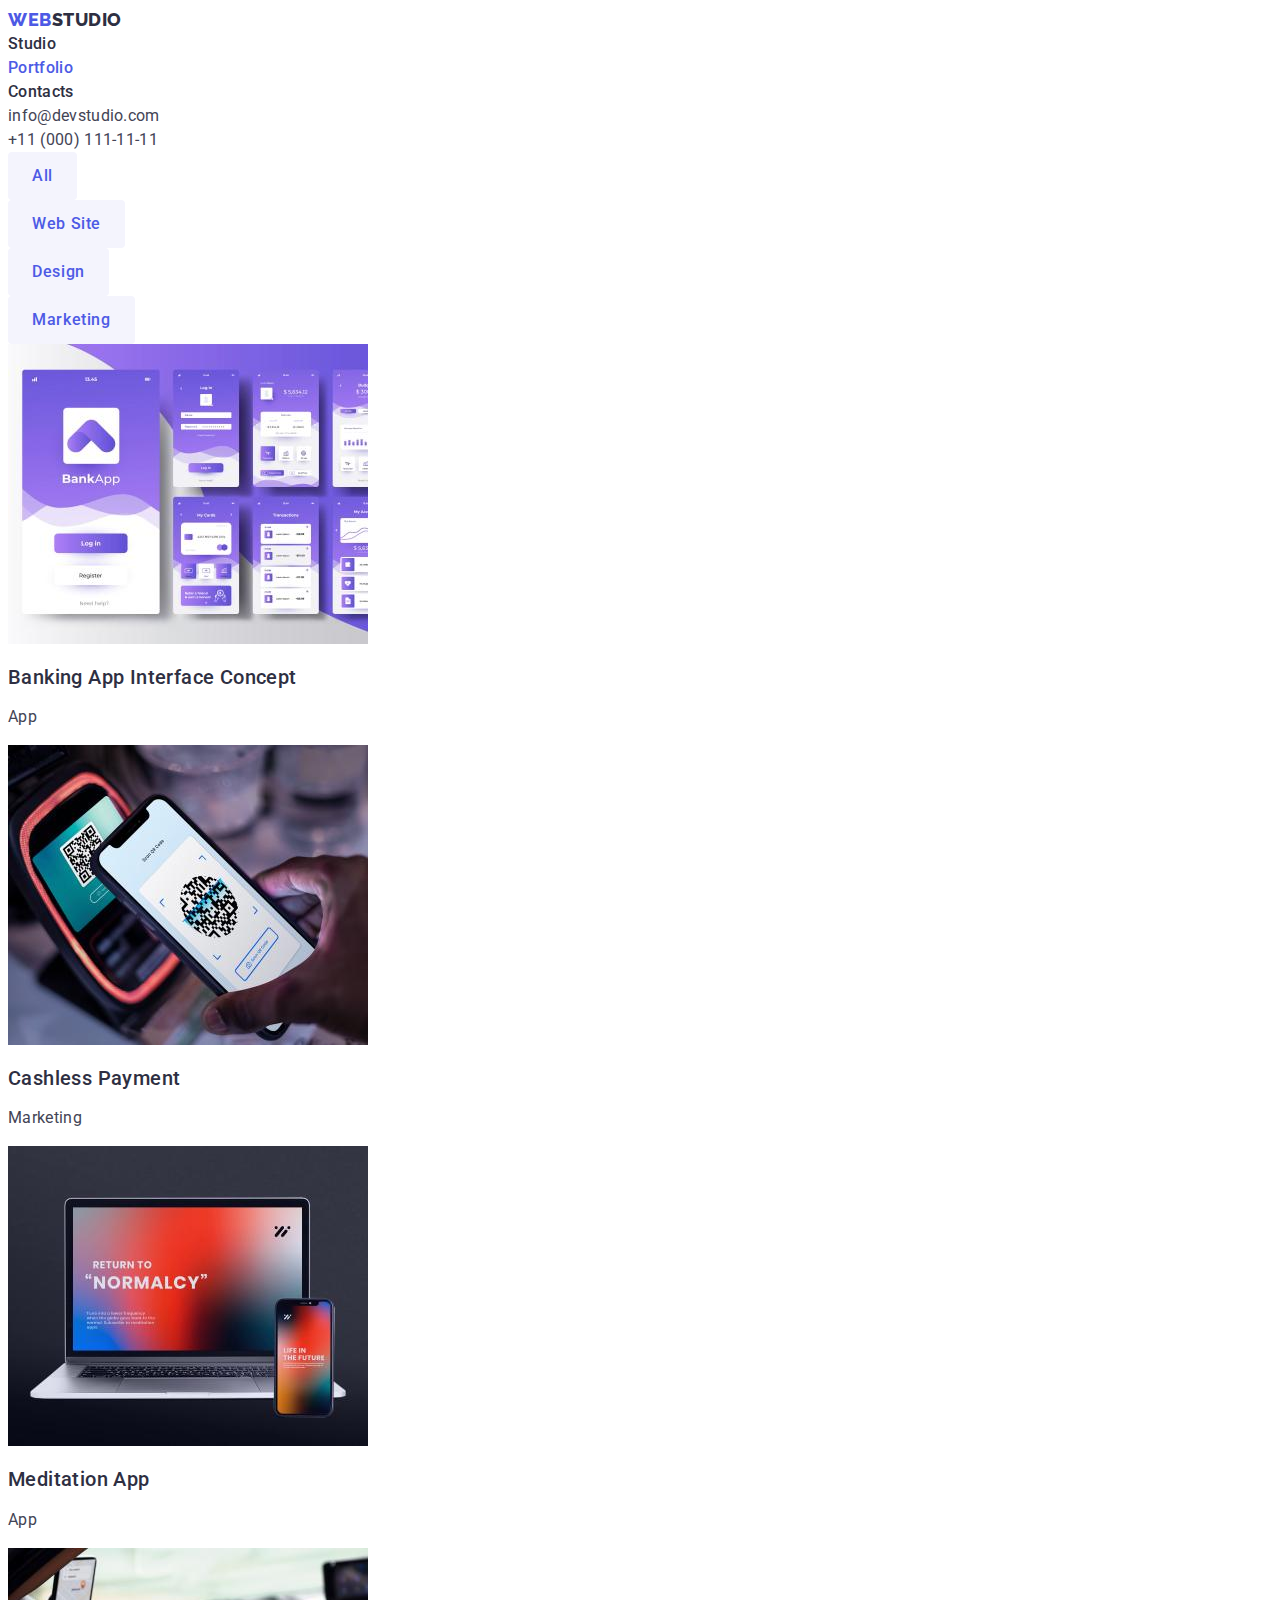
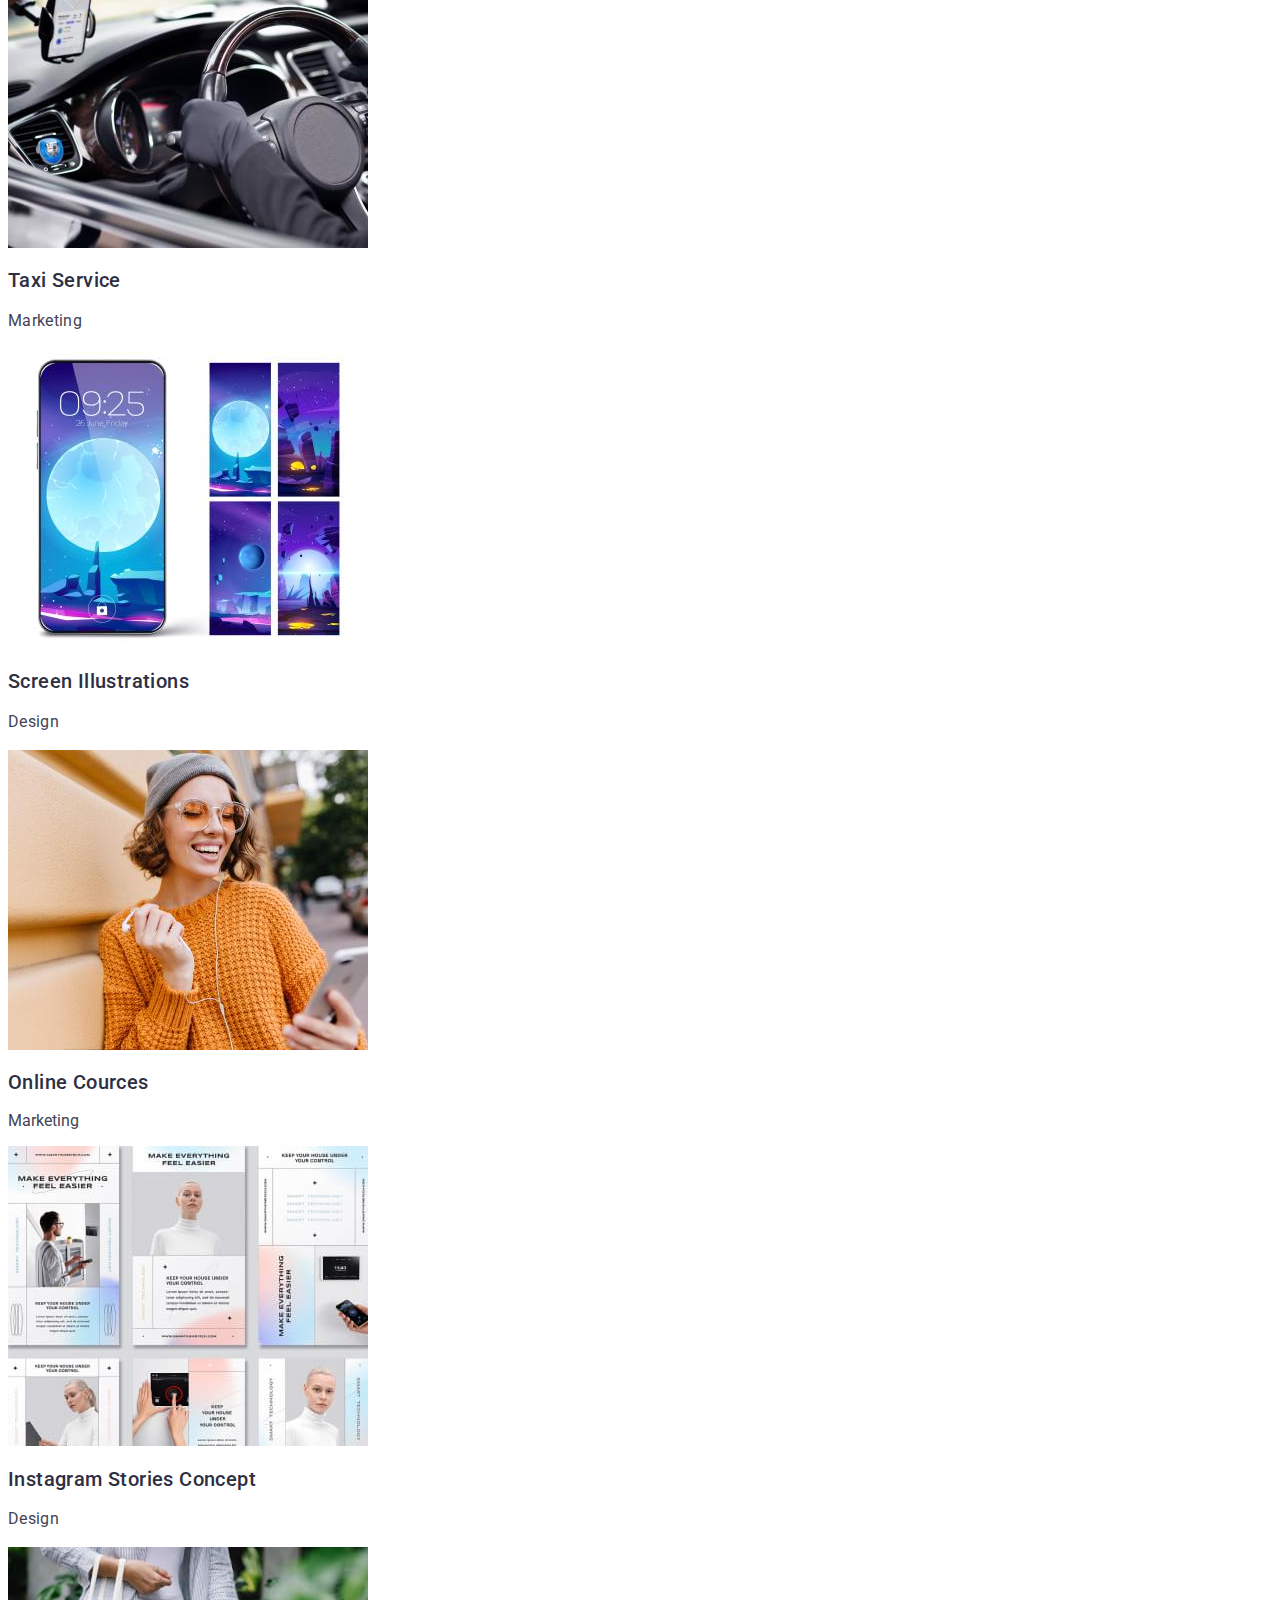
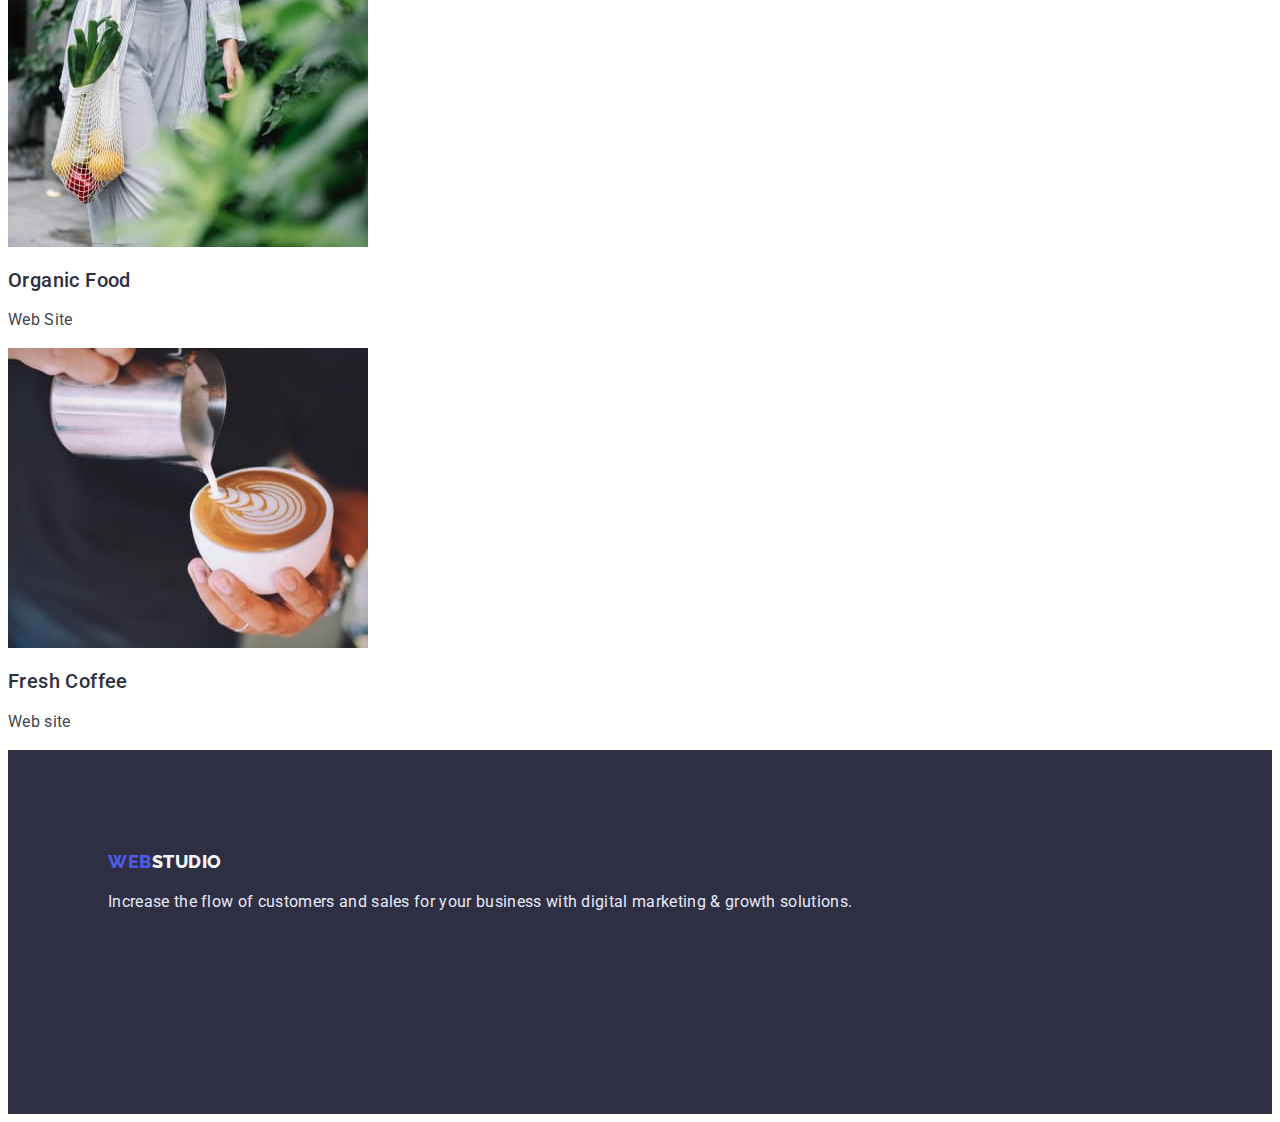
==== portfolio.html @ 9cd4def9 "added normalize and draft version of  block model" ====
<!DOCTYPE html>
<html lang="en">
  <head>
    <meta charset="UTF-8" />
    <meta http-equiv="X-UA-Compatible" content="IE=edge" />
    <meta name="viewport" content="width=device-width, initial-scale=1.0" />
    <title>Document</title>
    <link rel="preconnect" href="https://fonts.googleapis.com" />
    <link rel="preconnect" href="https://fonts.gstatic.com" crossorigin />
    <link
      href="https://fonts.googleapis.com/css2?family=Raleway:wght@800&family=Roboto:wght@400;500;700;900&display=swap"
      rel="stylesheet"
    />
    <link rel="stylesheet" href="./css/styles.css" />
  </head>
  <body>
    <header>
      <nav class="navigation">
        <!-- logo -->
        <a href="./index.html" class="logo"
          >Web<span class="logo-web">studio</span></a
        >
        <!-- nagivation list -->
        <ul class="nav list">
          <li><a href="./index.html" class="nav">Studio</a></li>
          <li><a href="./portfolio.html" class="nav active">Portfolio</a></li>
          <li><a href="" class="nav">Contacts</a></li>
        </ul>
      </nav>

      <address>
        <ul class="contact list">
          <li>
            <a href="mailto:info@devstudio.com" class="contact"
              >info@devstudio.com</a
            >
          </li>
          <li>
            <a href="tel:+110001111111" class="contact">+11 (000) 111-11-11</a>
          </li>
        </ul>
      </address>
    </header>
    <main>
      <!-- filter and examples -->
      <section class="portfolio">
        <h1 class="visually-hidden">Portfolio</h1>
        <ul class="list">
          <li>
            <button type="button" class="button-filter button">All</button>
          </li>
          <li>
            <button type="button" class="button-filter button">Web Site</button>
          </li>
          <li>
            <button type="button" class="button-filter button">Design</button>
          </li>
          <li>
            <button type="button" class="button-filter button">
              Marketing
            </button>
          </li>
        </ul>
        <ul class="list">
          <li class="work">
            <img
              src="./images/portfolio/portfolio1.jpg"
              alt="banking app"
              width="360"
            />
            <h2 class="example-title">Banking App Interface Concept</h2>
            <p class="example-type">App</p>
          </li>
          <li class="work">
            <img
              src="./images/portfolio/portfolio2.jpg"
              alt="cashless payment"
              width="360"
            />
            <h2 class="example-title">Cashless Payment</h2>
            <p class="example-type">Marketing</p>
          </li>
          <li class="work">
            <img
              src="./images/portfolio/portfolio3.jpg"
              alt="meditation app"
              width="360"
            />
            <h2 class="example-title">Meditation App</h2>
            <p class="example-type">App</p>
          </li>
          <li class="work">
            <img
              src="./images/portfolio/portfolio4.jpg"
              alt="taxi service"
              width="360"
            />
            <h2 class="example-title">Taxi Service</h2>
            <p class="example-type">Marketing</p>
          </li>
          <li class="work">
            <img
              src="./images/portfolio/portfolio5.jpg"
              alt="screen illustrations"
              width="360"
            />
            <h2 class="example-title">Screen Illustrations</h2>
            <p class="example-type">Design</p>
          </li>
          <li class="work">
            <img
              src="./images/portfolio/portfolio6.jpg"
              alt="online cources"
              width="360"
            />
            <h2 class="example-title">Online Cources</h2>
            <p>Marketing</p>
          </li>
          <li class="work">
            <img
              src="./images/portfolio/portfolio7.jpg"
              alt="insta stories concept"
              width="360"
            />
            <h2 class="example-title">Instagram Stories Concept</h2>
            <p class="example-type">Design</p>
          </li>
          <li class="work">
            <img
              src="./images/portfolio/portfolio8.jpg"
              alt="organic food"
              width="360"
            />
            <h2 class="example-title">Organic Food</h2>
            <p class="example-type">Web Site</p>
          </li>
          <li class="work">
            <img
              src="./images/portfolio/portfolio9.jpg"
              alt="fresh coffee"
              width="360"
            />
            <h2 class="example-title">Fresh Coffee</h2>
            <p class="example-type">Web site</p>
          </li>
        </ul>
      </section>
    </main>
    <!-- footer -->
    <footer class="footer">
      <a href="./index.html" class="logo"
        >Web<span class="logo light">studio</span></a
      >
      <p class="footer-description">
        Increase the flow of customers and sales for your business with digital
        marketing & growth solutions.
      </p>
    </footer>
  </body>
</html>
---- css/styles.css ----
/* колір тексту (найбільше) + phone mail #434455  */
/* заголовки #2E2F42 */
/* h1 #FFFFFF */
/* order service + buttons portfolio #4D5AE5 */
/* hover buttons portfolio #404BBF */
/* footer text #E7E9FC */
/* footer logo #F4F4FD */

:root {
  --primary-text-color: #434455;
  --title-text-color: #2e2f42;
  --hover-focus-color: #404bbf;
  --accent-color: #e7e9fc;
  --buttons-bgc-color: rgba(77, 90, 229, 1);
  --lightmode-color: #f4f4fd;
  --hover-button-color: rgba(64, 75, 191, 1);
  --white: #ffffff;
  --black: #000000;
}
/* index.html */
body {
  font-family: "Roboto", sans-serif;

  background-color: var(--white);
  color: var(--primary-text-color);
}
.visually-hidden {
  position: absolute;
  white-space: nowrap;
  width: 1px;
  height: 1px;
  overflow: hidden;
  border: 0;
  padding: 0;
  clip: rect(0 0 0 0);
  clip-path: inset(50%);
  margin: -1px;
}
.container {
  width: 1158px;
  padding-left: 15px;
  padding-right: 15px;
  margin: 0 auto;
  outline: 2px solid tomato;
}
/* logo */
.logo {
  text-decoration: none;
  font-family: "Raleway", sans-serif;
  font-weight: 800;
  font-size: 18px;
  line-height: 1.33;
  text-transform: uppercase;
  letter-spacing: 0.03em;

  color: var(--buttons-bgc-color);
}

.logo-web {
  color: var(--title-text-color);
}

/* list */
.list {
  list-style-type: none;
  padding: 0;
  margin: 0;
}
/* navigation */

.nav {
  font-size: 16px;
  font-weight: 500;
  line-height: 1.5;
  letter-spacing: 0.02em;
  text-decoration: none;

  color: var(--title-text-color);
}
.nav:hover,
.nav:focus {
  color: var(--hover-focus-color);
}
.nav .active {
  color: var(--buttons-bgc-color);
}
.contact {
  color: var(--primary-text-color);
  font-size: 16px;
  font-style: normal;
  line-height: 1.5;
  letter-spacing: 0.02em;
  text-decoration: none;
}
.contact:hover,
.contact:focus {
  color: var(--hover-focus-color);
}
/* hero */
.hero-section {
  background-color: var(--title-text-color);

  padding-top: 188px;
  padding-bottom: 292px;
  text-align: center;
}
.hero-title {
  color: var(--white);
  font-size: 56px;
  line-height: 1.07;
  letter-spacing: 0.02em;

  margin-top: 0;
  margin-bottom: 48px;
}
.button {
  font-family: inherit;
  cursor: pointer;
  border-radius: 4px;
  letter-spacing: 0.04em;
  border: none;
  display: flex;
  align-items: center;
  justify-content: center;
}
.button.hero {
  font-size: 16px;
  font-weight: 500;
  line-height: 1.5;
  background-color: var(--buttons-bgc-color);
  color: var(--white);
  box-shadow: 0px 4px 4px rgba(0, 0, 0, 0.15);
  margin-left: auto;
  margin-right: auto;

  padding: 16px 32px;
}
.hero:hover,
.hero:focus {
  background-color: var(--hover-button-color);
}
.feature-title {
  margin-top: 0;
  margin-bottom: 8px;
  font-size: 20px;
  font-weight: 500;
  line-height: 1.2;
  letter-spacing: 0.02em;
  color: var(--title-text-color);
}
.feature-description {
  margin-top: 0;
  margin-bottom: 0;
  font-size: 16px;
  line-height: 1.5;
  letter-spacing: 0.02em;
  color: var(--primary-text-color);
}
/* work */

.activities {
  margin: 120px;
}
.work-title {
  margin-top: 0;
  margin-bottom: 72px;
  font-size: 36px;
  line-height: 1.11;
  letter-spacing: 0.02em;
  color: var(--title-text-color);

  text-align: center;
  text-transform: capitalize;
}
.worker {
  background-color: var(--white);
}
/* team */
.team {
  background-color: var(--lightmode-color);
  padding: 120px;
}
.team-title {
  margin-top: 0;
  margin-bottom: 72px;
  font-size: 36px;
  line-height: 1.11;
  letter-spacing: 0.02em;
  color: var(--title-text-color);

  text-align: center;
  text-transform: capitalize;
}
.worker-image {
  padding-bottom: 32px;
  text-align: center;
}
.name {
  font-size: 20px;
  font-weight: 500;
  line-height: 1.2;
  letter-spacing: 0.02em;
  color: var(--title-text-color);

  text-align: center;

  margin-top: 32px;
  margin-bottom: 8px;
}
.process {
  font-size: 16px;
  line-height: 1.5;
  letter-spacing: 0.02em;
  color: var(--primary-text-color);

  text-align: center;

  margin-bottom: 32px;
}
/* footer */
.footer {
  background-color: var(--title-text-color);
  padding: 100px;
}

.light {
  color: var(--lightmode-color);
}

.footer-description {
  padding-top: 16px;
  margin-top: 0;
  margin-bottom: 100px;
  font-size: 16px;
  line-height: 1.5;
  letter-spacing: 0.02em;
  color: var(--accent-color);
}

/* portfolio.html */
/* filter */
.button-filter {
  font-weight: 500;
  font-size: 16px;
  line-height: 1.5;

  padding: 12px 24px;

  border-color: var(--accent-color);
  background-color: var(--lightmode-color);
  color: var(--buttons-bgc-color);
}
.button-filter:hover,
.button-filter:focus {
  background-color: var(--hover-focus-color);
  color: var(--white);
}
/* examples */
.example-title {
  font-size: 20px;
  line-height: 1.2;
  font-weight: 500;
  letter-spacing: 0.02em;
  color: var(--title-text-color);
}
.example-type {
  font-size: 16px;
  line-height: 1.5;
  letter-spacing: 0.02em;
  color: var(--primary-text-color);
}
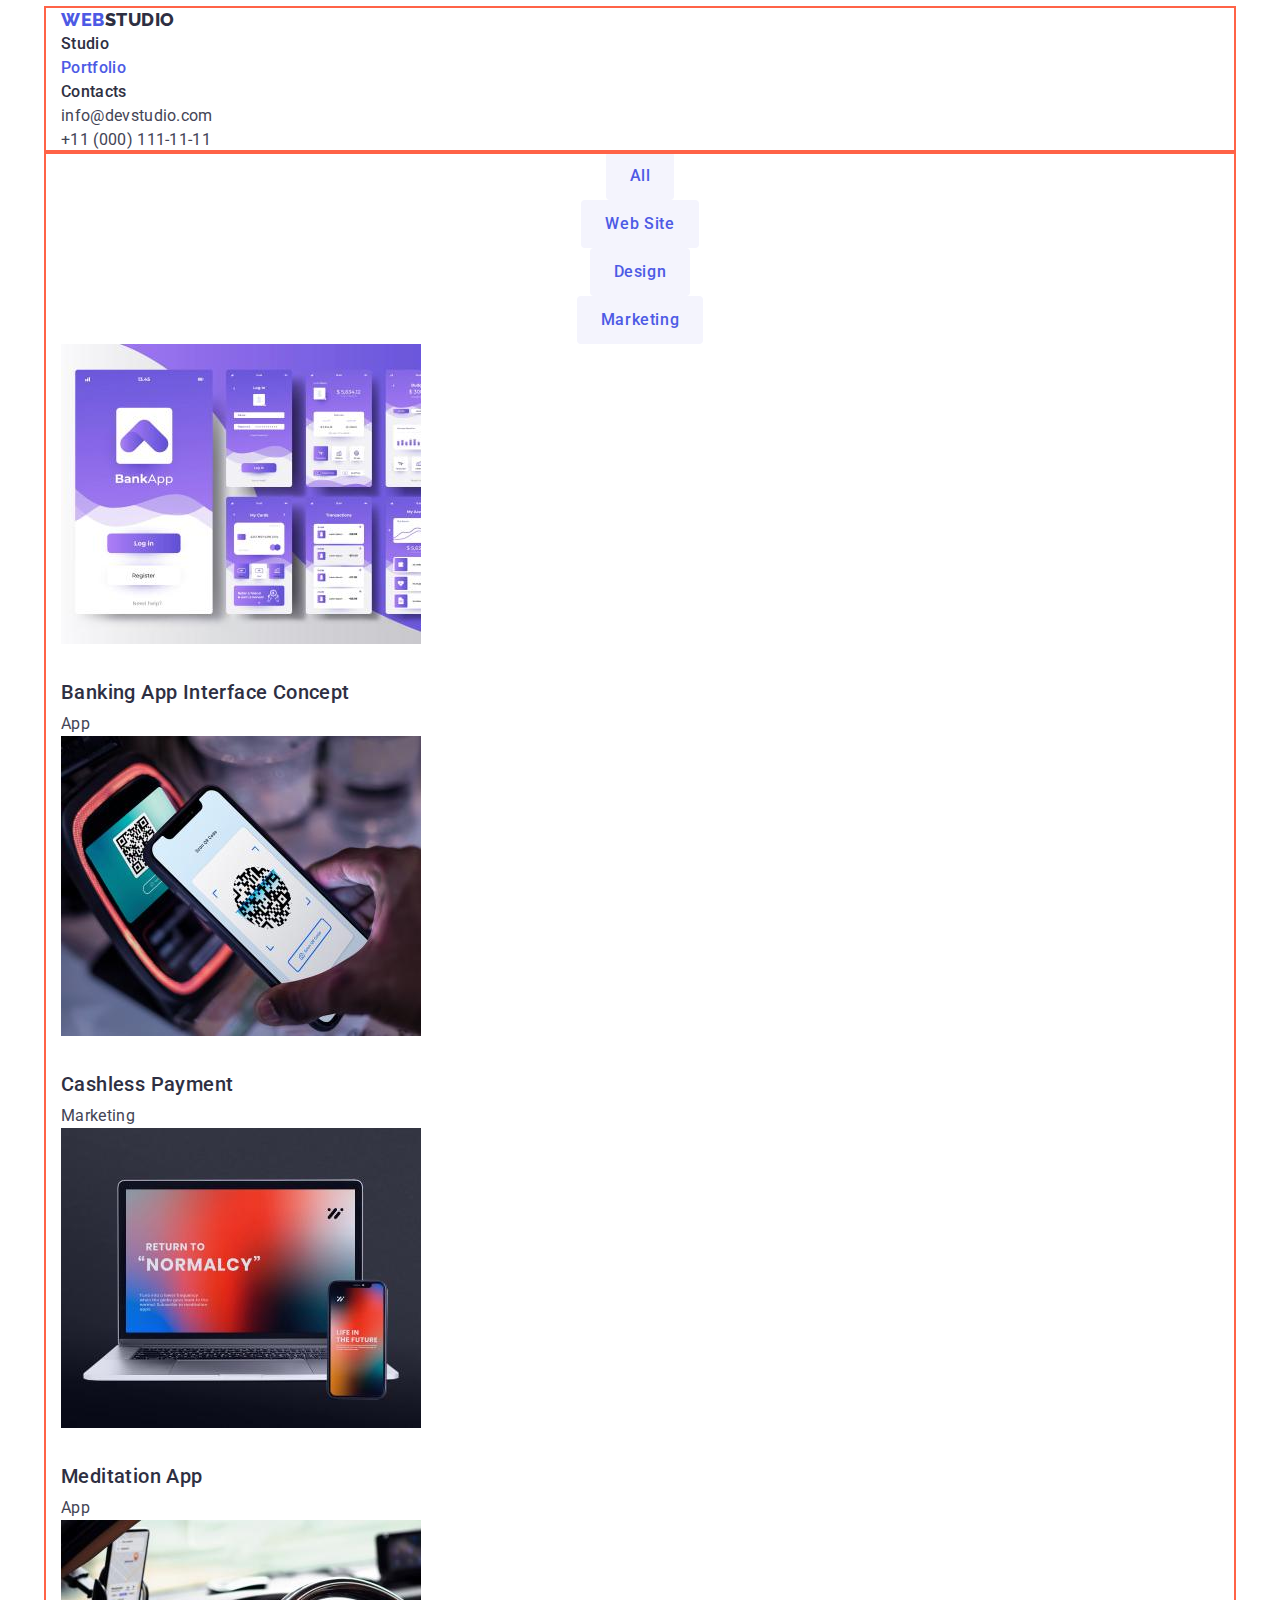
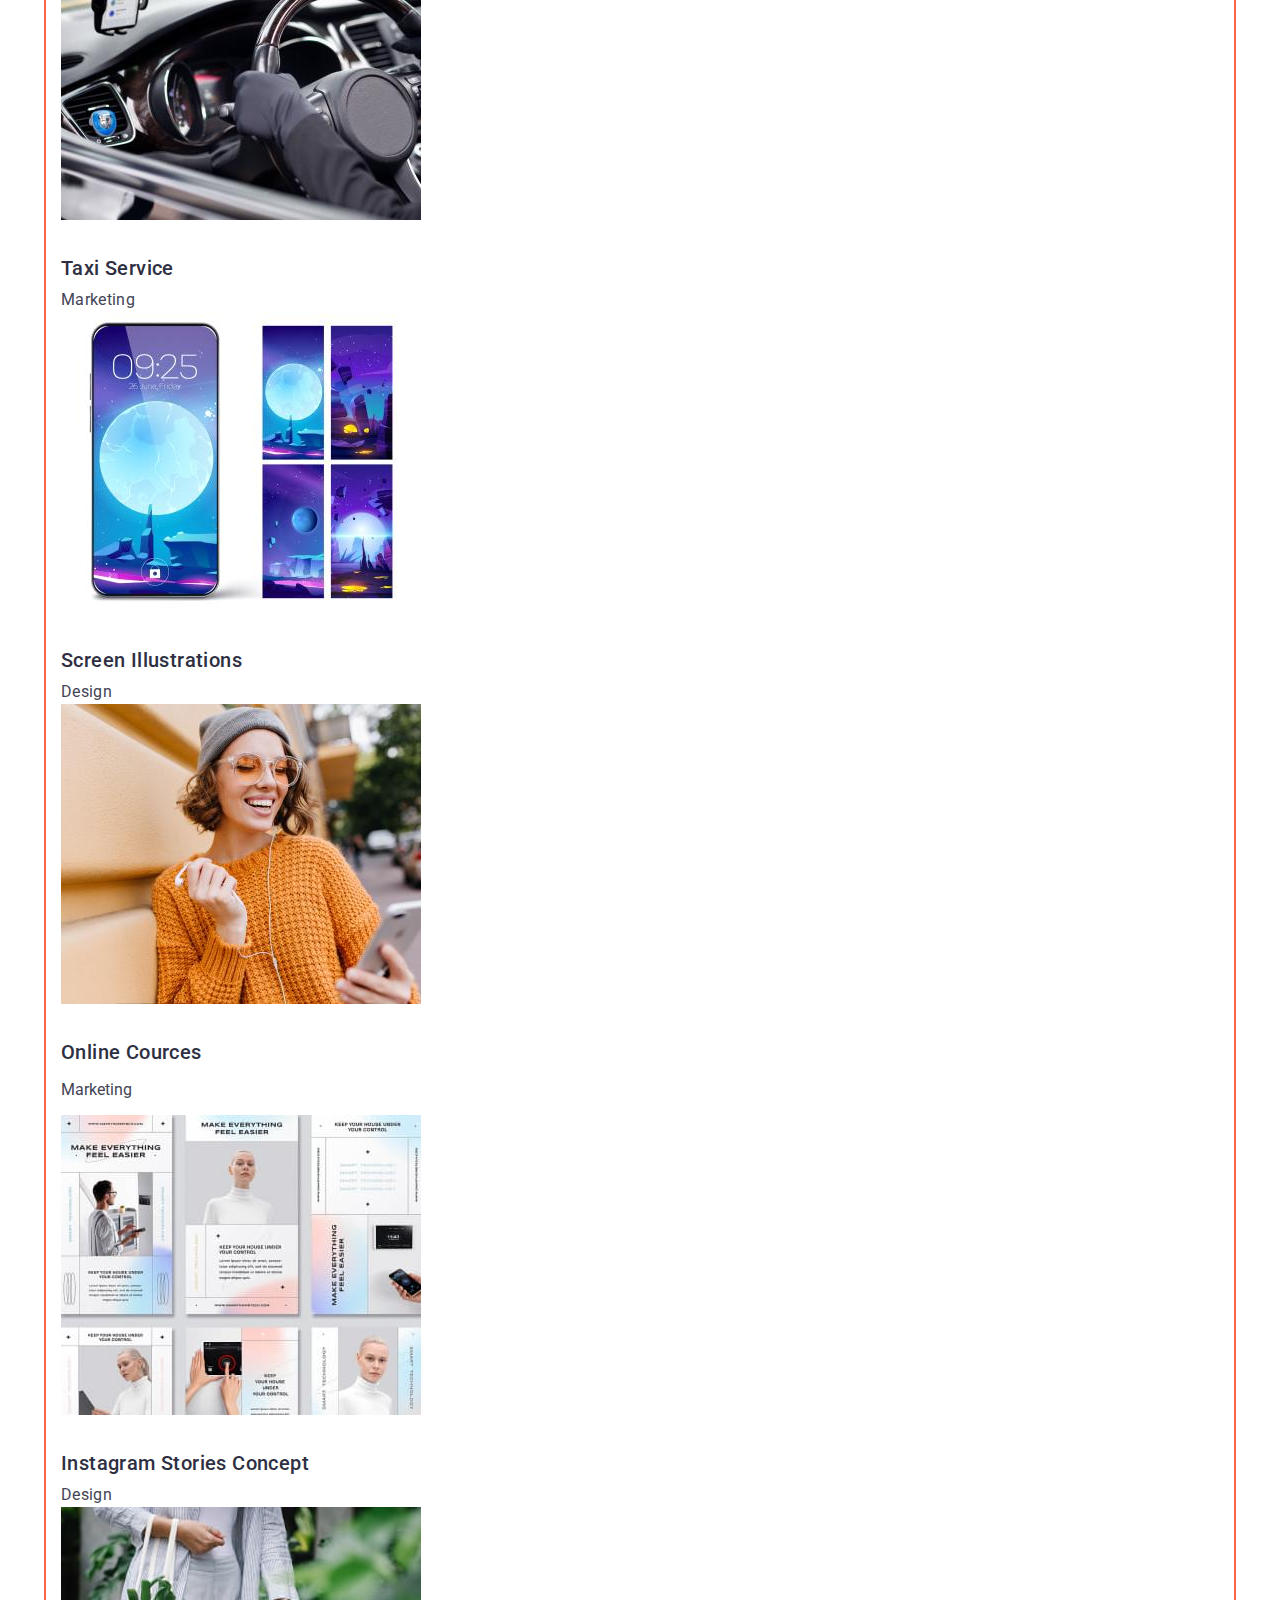
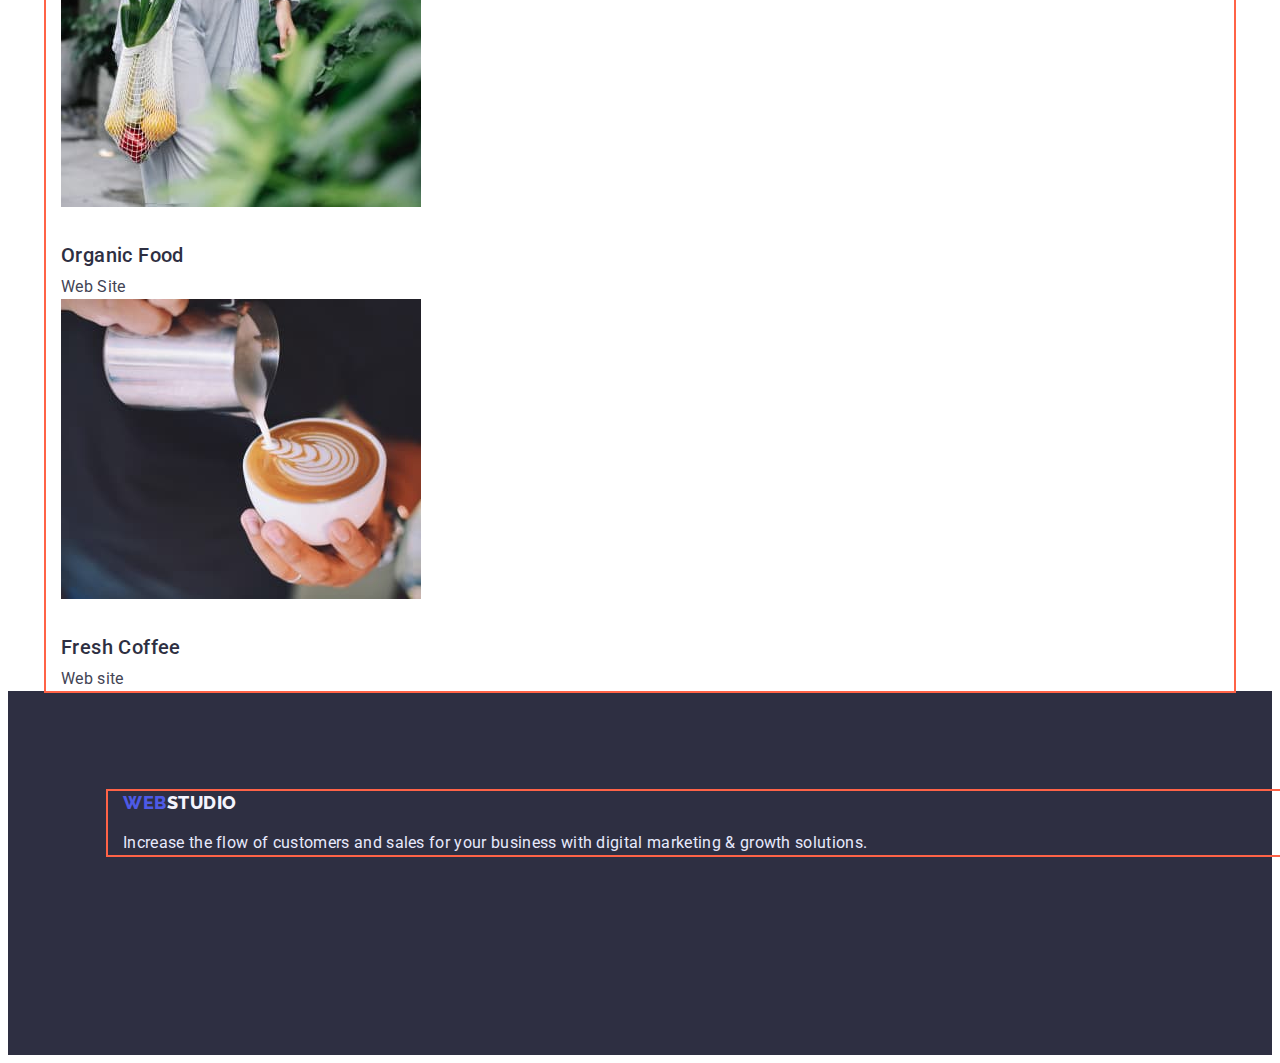
==== commit 74cefbaf: "added paddings,margins for portfolio.html" ====
--- a/portfolio.html
+++ b/portfolio.html
@@ -15,146 +15,156 @@
   </head>
   <body>
     <header>
-      <nav class="navigation">
-        <!-- logo -->
-        <a href="./index.html" class="logo"
-          >Web<span class="logo-web">studio</span></a
-        >
-        <!-- nagivation list -->
-        <ul class="nav list">
-          <li><a href="./index.html" class="nav">Studio</a></li>
-          <li><a href="./portfolio.html" class="nav active">Portfolio</a></li>
-          <li><a href="" class="nav">Contacts</a></li>
-        </ul>
-      </nav>
+      <div class="container">
+        <nav class="navigation">
+          <!-- logo -->
+          <a href="./index.html" class="logo"
+            >Web<span class="logo-web">studio</span></a
+          >
+          <!-- nagivation list -->
+          <ul class="nav list">
+            <li><a href="./index.html" class="nav">Studio</a></li>
+            <li><a href="./portfolio.html" class="nav active">Portfolio</a></li>
+            <li><a href="" class="nav">Contacts</a></li>
+          </ul>
+        </nav>
 
-      <address>
-        <ul class="contact list">
-          <li>
-            <a href="mailto:info@devstudio.com" class="contact"
-              >info@devstudio.com</a
-            >
-          </li>
-          <li>
-            <a href="tel:+110001111111" class="contact">+11 (000) 111-11-11</a>
-          </li>
-        </ul>
-      </address>
+        <address>
+          <ul class="contact list">
+            <li>
+              <a href="mailto:info@devstudio.com" class="contact"
+                >info@devstudio.com</a
+              >
+            </li>
+            <li>
+              <a href="tel:+110001111111" class="contact"
+                >+11 (000) 111-11-11</a
+              >
+            </li>
+          </ul>
+        </address>
+      </div>
     </header>
     <main>
       <!-- filter and examples -->
       <section class="portfolio">
-        <h1 class="visually-hidden">Portfolio</h1>
-        <ul class="list">
-          <li>
-            <button type="button" class="button-filter button">All</button>
-          </li>
-          <li>
-            <button type="button" class="button-filter button">Web Site</button>
-          </li>
-          <li>
-            <button type="button" class="button-filter button">Design</button>
-          </li>
-          <li>
-            <button type="button" class="button-filter button">
-              Marketing
-            </button>
-          </li>
-        </ul>
-        <ul class="list">
-          <li class="work">
-            <img
-              src="./images/portfolio/portfolio1.jpg"
-              alt="banking app"
-              width="360"
-            />
-            <h2 class="example-title">Banking App Interface Concept</h2>
-            <p class="example-type">App</p>
-          </li>
-          <li class="work">
-            <img
-              src="./images/portfolio/portfolio2.jpg"
-              alt="cashless payment"
-              width="360"
-            />
-            <h2 class="example-title">Cashless Payment</h2>
-            <p class="example-type">Marketing</p>
-          </li>
-          <li class="work">
-            <img
-              src="./images/portfolio/portfolio3.jpg"
-              alt="meditation app"
-              width="360"
-            />
-            <h2 class="example-title">Meditation App</h2>
-            <p class="example-type">App</p>
-          </li>
-          <li class="work">
-            <img
-              src="./images/portfolio/portfolio4.jpg"
-              alt="taxi service"
-              width="360"
-            />
-            <h2 class="example-title">Taxi Service</h2>
-            <p class="example-type">Marketing</p>
-          </li>
-          <li class="work">
-            <img
-              src="./images/portfolio/portfolio5.jpg"
-              alt="screen illustrations"
-              width="360"
-            />
-            <h2 class="example-title">Screen Illustrations</h2>
-            <p class="example-type">Design</p>
-          </li>
-          <li class="work">
-            <img
-              src="./images/portfolio/portfolio6.jpg"
-              alt="online cources"
-              width="360"
-            />
-            <h2 class="example-title">Online Cources</h2>
-            <p>Marketing</p>
-          </li>
-          <li class="work">
-            <img
-              src="./images/portfolio/portfolio7.jpg"
-              alt="insta stories concept"
-              width="360"
-            />
-            <h2 class="example-title">Instagram Stories Concept</h2>
-            <p class="example-type">Design</p>
-          </li>
-          <li class="work">
-            <img
-              src="./images/portfolio/portfolio8.jpg"
-              alt="organic food"
-              width="360"
-            />
-            <h2 class="example-title">Organic Food</h2>
-            <p class="example-type">Web Site</p>
-          </li>
-          <li class="work">
-            <img
-              src="./images/portfolio/portfolio9.jpg"
-              alt="fresh coffee"
-              width="360"
-            />
-            <h2 class="example-title">Fresh Coffee</h2>
-            <p class="example-type">Web site</p>
-          </li>
-        </ul>
+        <div class="container">
+          <h1 class="visually-hidden">Portfolio</h1>
+          <ul class="list">
+            <li>
+              <button type="button" class="button-filter button">All</button>
+            </li>
+            <li>
+              <button type="button" class="button-filter button">
+                Web Site
+              </button>
+            </li>
+            <li>
+              <button type="button" class="button-filter button">Design</button>
+            </li>
+            <li>
+              <button type="button" class="button-filter button">
+                Marketing
+              </button>
+            </li>
+          </ul>
+          <ul class="list">
+            <li class="work">
+              <img
+                src="./images/portfolio/portfolio1.jpg"
+                alt="banking app"
+                width="360"
+              />
+              <h2 class="example-title">Banking App Interface Concept</h2>
+              <p class="example-type">App</p>
+            </li>
+            <li class="work">
+              <img
+                src="./images/portfolio/portfolio2.jpg"
+                alt="cashless payment"
+                width="360"
+              />
+              <h2 class="example-title">Cashless Payment</h2>
+              <p class="example-type">Marketing</p>
+            </li>
+            <li class="work">
+              <img
+                src="./images/portfolio/portfolio3.jpg"
+                alt="meditation app"
+                width="360"
+              />
+              <h2 class="example-title">Meditation App</h2>
+              <p class="example-type">App</p>
+            </li>
+            <li class="work">
+              <img
+                src="./images/portfolio/portfolio4.jpg"
+                alt="taxi service"
+                width="360"
+              />
+              <h2 class="example-title">Taxi Service</h2>
+              <p class="example-type">Marketing</p>
+            </li>
+            <li class="work">
+              <img
+                src="./images/portfolio/portfolio5.jpg"
+                alt="screen illustrations"
+                width="360"
+              />
+              <h2 class="example-title">Screen Illustrations</h2>
+              <p class="example-type">Design</p>
+            </li>
+            <li class="work">
+              <img
+                src="./images/portfolio/portfolio6.jpg"
+                alt="online cources"
+                width="360"
+              />
+              <h2 class="example-title">Online Cources</h2>
+              <p>Marketing</p>
+            </li>
+            <li class="work">
+              <img
+                src="./images/portfolio/portfolio7.jpg"
+                alt="insta stories concept"
+                width="360"
+              />
+              <h2 class="example-title">Instagram Stories Concept</h2>
+              <p class="example-type">Design</p>
+            </li>
+            <li class="work">
+              <img
+                src="./images/portfolio/portfolio8.jpg"
+                alt="organic food"
+                width="360"
+              />
+              <h2 class="example-title">Organic Food</h2>
+              <p class="example-type">Web Site</p>
+            </li>
+            <li class="work">
+              <img
+                src="./images/portfolio/portfolio9.jpg"
+                alt="fresh coffee"
+                width="360"
+              />
+              <h2 class="example-title">Fresh Coffee</h2>
+              <p class="example-type">Web site</p>
+            </li>
+          </ul>
+        </div>
       </section>
     </main>
     <!-- footer -->
     <footer class="footer">
-      <a href="./index.html" class="logo"
-        >Web<span class="logo light">studio</span></a
-      >
-      <p class="footer-description">
-        Increase the flow of customers and sales for your business with digital
-        marketing & growth solutions.
-      </p>
+      <div class="container">
+        <a href="./index.html" class="logo"
+          >Web<span class="logo light">studio</span></a
+        >
+        <p class="footer-description">
+          Increase the flow of customers and sales for your business with
+          digital marketing & growth solutions.
+        </p>
+      </div>
     </footer>
   </body>
 </html>
--- a/css/styles.css
+++ b/css/styles.css
@@ -174,6 +174,7 @@
 }
 .worker {
   background-color: var(--white);
+  padding-bottom: 32px;
 }
 /* team */
 .team {
@@ -249,6 +250,10 @@
   border-color: var(--accent-color);
   background-color: var(--lightmode-color);
   color: var(--buttons-bgc-color);
+
+  margin: 0 auto;
+  text-align: center;
+  align-items: center;
 }
 .button-filter:hover,
 .button-filter:focus {
@@ -257,6 +262,8 @@
 }
 /* examples */
 .example-title {
+  margin-top: 32px;
+  margin-bottom: 0;
   font-size: 20px;
   line-height: 1.2;
   font-weight: 500;
@@ -264,8 +271,10 @@
   color: var(--title-text-color);
 }
 .example-type {
-  font-size: 16px;
-  line-height: 1.5;
-  letter-spacing: 0.02em;
-  color: var(--primary-text-color);
-}
+  margin-top: 8px;
+  margin-bottom: 0;
+  font-size: 16px;
+  line-height: 1.5;
+  letter-spacing: 0.02em;
+  color: var(--primary-text-color);
+}
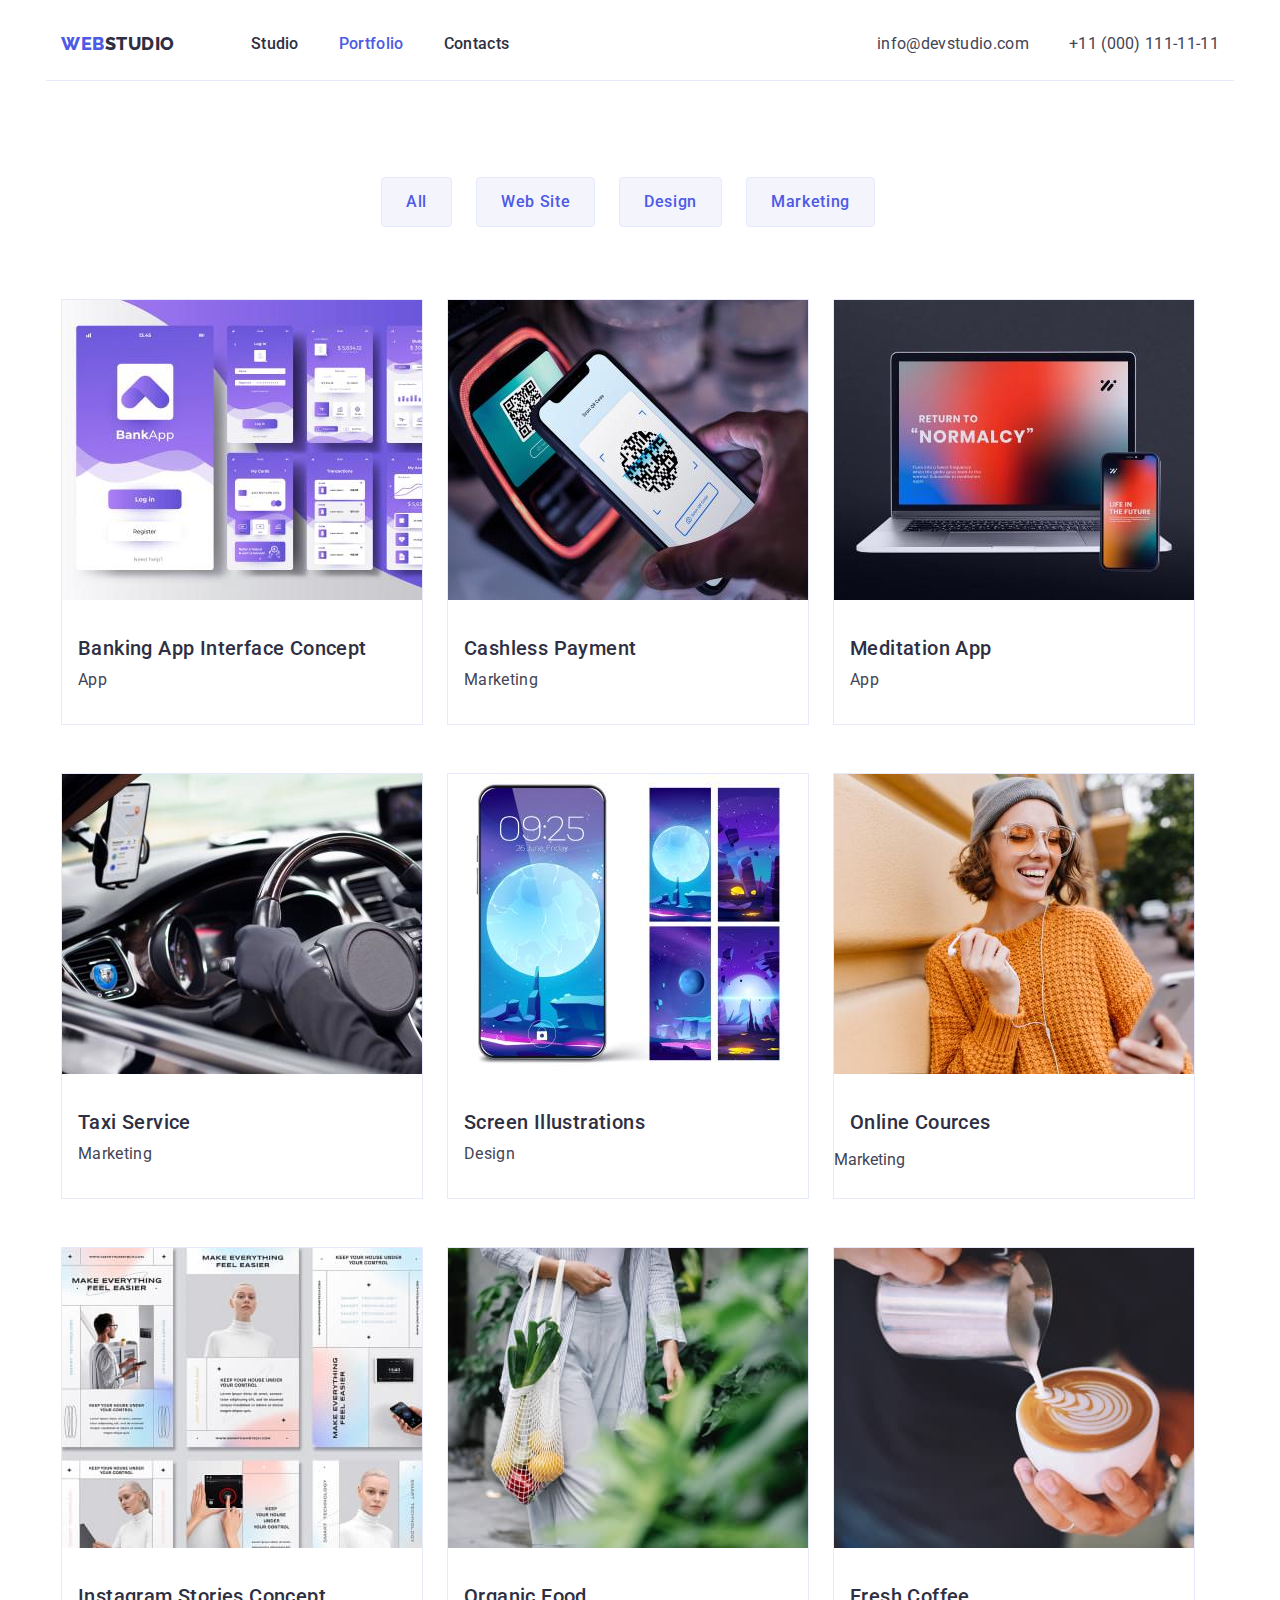
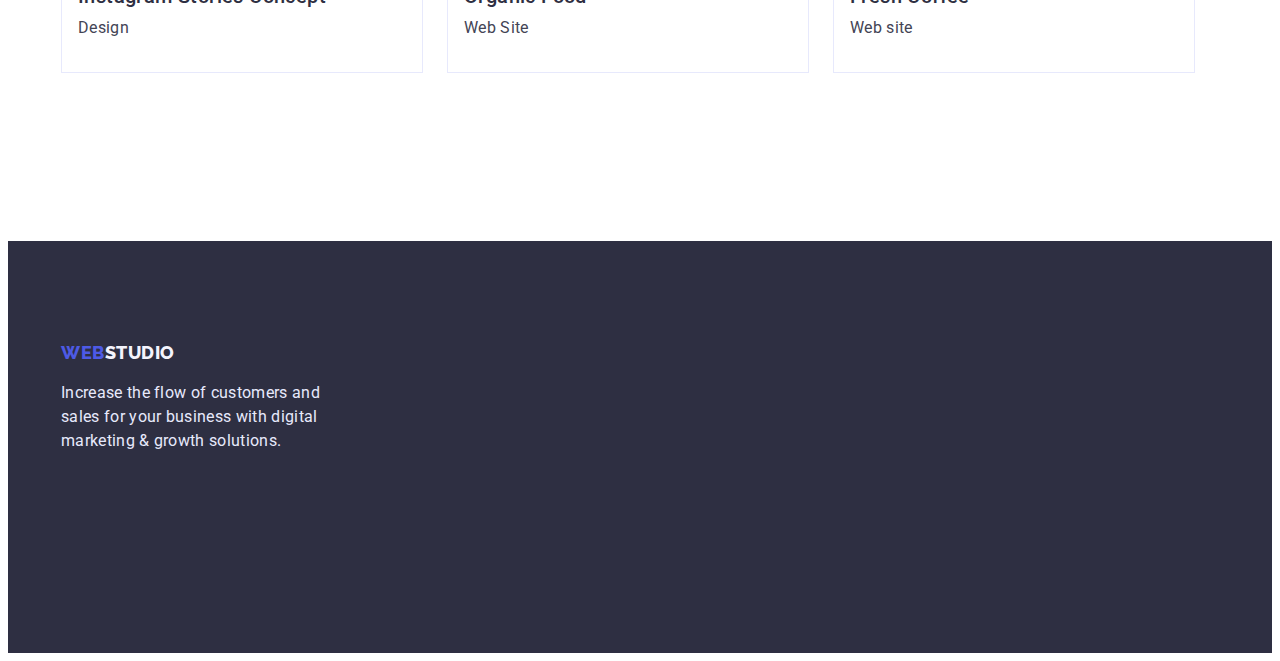
==== commit d02ad89b: "done work for index.html and portfolio.html" ====
--- a/portfolio.html
+++ b/portfolio.html
@@ -15,7 +15,7 @@
   </head>
   <body>
     <header>
-      <div class="container">
+      <div class="container main-nav">
         <nav class="navigation">
           <!-- logo -->
           <a href="./index.html" class="logo"
@@ -23,20 +23,24 @@
           >
           <!-- nagivation list -->
           <ul class="nav list">
-            <li><a href="./index.html" class="nav">Studio</a></li>
-            <li><a href="./portfolio.html" class="nav active">Portfolio</a></li>
-            <li><a href="" class="nav">Contacts</a></li>
+            <li class="item">
+              <a href="./index.html" class="link">Studio</a>
+            </li>
+            <li class="item">
+              <a href="./portfolio.html" class="link active">Portfolio</a>
+            </li>
+            <li class="item"><a href="" class="link">Contacts</a></li>
           </ul>
         </nav>
 
-        <address>
-          <ul class="contact list">
-            <li>
+        <address class="address-list">
+          <ul class="contacts list">
+            <li class="item">
               <a href="mailto:info@devstudio.com" class="contact"
                 >info@devstudio.com</a
               >
             </li>
-            <li>
+            <li class="item">
               <a href="tel:+110001111111" class="contact"
                 >+11 (000) 111-11-11</a
               >
@@ -50,26 +54,26 @@
       <section class="portfolio">
         <div class="container">
           <h1 class="visually-hidden">Portfolio</h1>
-          <ul class="list">
-            <li>
+          <ul class="button-list list">
+            <li class="item">
               <button type="button" class="button-filter button">All</button>
             </li>
-            <li>
+            <li class="item">
               <button type="button" class="button-filter button">
                 Web Site
               </button>
             </li>
-            <li>
+            <li class="item">
               <button type="button" class="button-filter button">Design</button>
             </li>
-            <li>
+            <li class="item">
               <button type="button" class="button-filter button">
                 Marketing
               </button>
             </li>
           </ul>
-          <ul class="list">
-            <li class="work">
+          <ul class="example-list list">
+            <li class="item">
               <img
                 src="./images/portfolio/portfolio1.jpg"
                 alt="banking app"
@@ -78,7 +82,7 @@
               <h2 class="example-title">Banking App Interface Concept</h2>
               <p class="example-type">App</p>
             </li>
-            <li class="work">
+            <li class="item">
               <img
                 src="./images/portfolio/portfolio2.jpg"
                 alt="cashless payment"
@@ -87,7 +91,7 @@
               <h2 class="example-title">Cashless Payment</h2>
               <p class="example-type">Marketing</p>
             </li>
-            <li class="work">
+            <li class="item">
               <img
                 src="./images/portfolio/portfolio3.jpg"
                 alt="meditation app"
@@ -96,7 +100,7 @@
               <h2 class="example-title">Meditation App</h2>
               <p class="example-type">App</p>
             </li>
-            <li class="work">
+            <li class="item">
               <img
                 src="./images/portfolio/portfolio4.jpg"
                 alt="taxi service"
@@ -105,7 +109,7 @@
               <h2 class="example-title">Taxi Service</h2>
               <p class="example-type">Marketing</p>
             </li>
-            <li class="work">
+            <li class="item">
               <img
                 src="./images/portfolio/portfolio5.jpg"
                 alt="screen illustrations"
@@ -114,7 +118,7 @@
               <h2 class="example-title">Screen Illustrations</h2>
               <p class="example-type">Design</p>
             </li>
-            <li class="work">
+            <li class="item">
               <img
                 src="./images/portfolio/portfolio6.jpg"
                 alt="online cources"
@@ -123,7 +127,7 @@
               <h2 class="example-title">Online Cources</h2>
               <p>Marketing</p>
             </li>
-            <li class="work">
+            <li class="item">
               <img
                 src="./images/portfolio/portfolio7.jpg"
                 alt="insta stories concept"
@@ -132,7 +136,7 @@
               <h2 class="example-title">Instagram Stories Concept</h2>
               <p class="example-type">Design</p>
             </li>
-            <li class="work">
+            <li class="item">
               <img
                 src="./images/portfolio/portfolio8.jpg"
                 alt="organic food"
@@ -141,7 +145,7 @@
               <h2 class="example-title">Organic Food</h2>
               <p class="example-type">Web Site</p>
             </li>
-            <li class="work">
+            <li class="item">
               <img
                 src="./images/portfolio/portfolio9.jpg"
                 alt="fresh coffee"
--- a/css/styles.css
+++ b/css/styles.css
@@ -5,6 +5,8 @@
 /* hover buttons portfolio #404BBF */
 /* footer text #E7E9FC */
 /* footer logo #F4F4FD */
+
+/* COLORS */
 
 :root {
   --primary-text-color: #434455;
@@ -17,7 +19,7 @@
   --white: #ffffff;
   --black: #000000;
 }
-/* index.html */
+/* UTILITIES */
 body {
   font-family: "Roboto", sans-serif;
 
@@ -40,10 +42,30 @@
   width: 1158px;
   padding-left: 15px;
   padding-right: 15px;
-  margin: 0 auto;
-  outline: 2px solid tomato;
-}
-/* logo */
+  align-items: center;
+  margin-left: auto;
+  margin-right: auto;
+}
+
+.list {
+  list-style-type: none;
+  padding: 0;
+  margin: 0;
+}
+
+/* INDEX.HTML */
+
+.main-nav {
+  display: flex;
+  align-items: center;
+  border-bottom: 1px solid var(--accent-color);
+}
+
+.navigation {
+  display: flex;
+  align-items: center;
+}
+/* LOGO */
 .logo {
   text-decoration: none;
   font-family: "Raleway", sans-serif;
@@ -60,43 +82,75 @@
   color: var(--title-text-color);
 }
 
-/* list */
-.list {
-  list-style-type: none;
-  padding: 0;
-  margin: 0;
-}
-/* navigation */
+/* NAVIGATION */
+
+.link {
+  display: block;
+  font-size: 16px;
+  font-weight: 500;
+  line-height: 1.5;
+  letter-spacing: 0.02em;
+  text-decoration: none;
+  padding-top: 24px;
+  padding-bottom: 24px;
+
+  color: var(--title-text-color);
+}
+.link:hover,
+.link:focus {
+  color: var(--hover-focus-color);
+}
+.link.active {
+  color: var(--buttons-bgc-color);
+}
 
 .nav {
-  font-size: 16px;
-  font-weight: 500;
+  display: flex;
+  margin-left: 76px;
+}
+
+.nav .item {
+  margin-right: 40px;
+}
+
+.nav-item:last-child {
+  margin-right: 0;
+}
+
+.address-list {
+  display: flex;
+  margin-left: auto;
+}
+
+.contact {
+  display: block;
+  color: var(--primary-text-color);
+  font-size: 16px;
+  font-style: normal;
   line-height: 1.5;
   letter-spacing: 0.02em;
   text-decoration: none;
 
-  color: var(--title-text-color);
-}
-.nav:hover,
-.nav:focus {
-  color: var(--hover-focus-color);
-}
-.nav .active {
-  color: var(--buttons-bgc-color);
-}
-.contact {
-  color: var(--primary-text-color);
-  font-size: 16px;
-  font-style: normal;
-  line-height: 1.5;
-  letter-spacing: 0.02em;
-  text-decoration: none;
-}
+  padding-top: 24px;
+  padding-bottom: 24px;
+}
+
 .contact:hover,
 .contact:focus {
   color: var(--hover-focus-color);
 }
-/* hero */
+
+.contacts {
+  display: flex;
+}
+
+.contacts .item {
+  margin-right: 40px;
+}
+.contacts .item:last-child {
+  margin-right: 0;
+}
+/* HERO */
 .hero-section {
   background-color: var(--title-text-color);
 
@@ -139,6 +193,19 @@
 .hero:focus {
   background-color: var(--hover-button-color);
 }
+
+.feature-list {
+  display: flex;
+  margin-top: 120px;
+}
+
+.feature-list .feature {
+  margin-right: 24px;
+}
+
+.feature:last-child {
+  margin-right: 0;
+}
 .feature-title {
   margin-top: 0;
   margin-bottom: 8px;
@@ -156,11 +223,21 @@
   letter-spacing: 0.02em;
   color: var(--primary-text-color);
 }
-/* work */
+/* WORK */
 
 .activities {
-  margin: 120px;
-}
+  margin-top: 120px;
+}
+
+.activity-list {
+  display: flex;
+  margin-bottom: 120px;
+}
+
+.activity-image {
+  margin-right: 24px;
+}
+
 .work-title {
   margin-top: 0;
   margin-bottom: 72px;
@@ -172,17 +249,30 @@
   text-align: center;
   text-transform: capitalize;
 }
-.worker {
-  background-color: var(--white);
-  padding-bottom: 32px;
-}
-/* team */
+
+/* TEAM */
 .team {
   background-color: var(--lightmode-color);
-  padding: 120px;
-}
+  padding-bottom: 120px;
+}
+
+.team-list {
+  display: flex;
+}
+.team-list .item {
+  background-color: var(--white);
+  margin-right: 24px;
+  box-shadow: 0px 1px 6px rgba(46, 47, 66, 0.08),
+    0px 1px 1px rgba(46, 47, 66, 0.16), 0px 2px 1px rgba(46, 47, 66, 0.08);
+  border-radius: 0px 0px 4px 4px;
+}
+
+.team-list .item:last-child {
+  margin-right: 0;
+}
+
 .team-title {
-  margin-top: 0;
+  padding-top: 120px;
   margin-bottom: 72px;
   font-size: 36px;
   line-height: 1.11;
@@ -192,10 +282,7 @@
   text-align: center;
   text-transform: capitalize;
 }
-.worker-image {
-  padding-bottom: 32px;
-  text-align: center;
-}
+
 .name {
   font-size: 20px;
   font-weight: 500;
@@ -218,10 +305,11 @@
 
   margin-bottom: 32px;
 }
-/* footer */
+/* FOOTER */
 .footer {
   background-color: var(--title-text-color);
-  padding: 100px;
+  padding: 100px 0;
+  margin-top: 120px;
 }
 
 .light {
@@ -236,34 +324,63 @@
   line-height: 1.5;
   letter-spacing: 0.02em;
   color: var(--accent-color);
-}
-
-/* portfolio.html */
-/* filter */
+
+  width: 264px;
+  height: 72px;
+}
+
+/* PORTFOLIO.HTML */
+/* FILTER */
+
 .button-filter {
   font-weight: 500;
   font-size: 16px;
   line-height: 1.5;
 
+  margin-right: 24px;
   padding: 12px 24px;
-
-  border-color: var(--accent-color);
+  text-align: center;
+
   background-color: var(--lightmode-color);
   color: var(--buttons-bgc-color);
-
-  margin: 0 auto;
-  text-align: center;
-  align-items: center;
-}
+  border: 1px solid var(--accent-color);
+  border-radius: 4px;
+}
+
+.button-list {
+  display: flex;
+  margin-top: 96px;
+  justify-content: center;
+}
+
 .button-filter:hover,
 .button-filter:focus {
   background-color: var(--hover-focus-color);
   color: var(--white);
 }
-/* examples */
+
+/* EXAMPLES */
+
+.example-list {
+  display: flex;
+  margin-top: 72px;
+  flex-wrap: wrap;
+}
+
+.example-list .item {
+  border: 1px solid var(--accent-color);
+  margin-right: 24px;
+  margin-bottom: 48px;
+}
+
+.example-list .item:nth-child(3n + 3) {
+  flex-wrap: wrap;
+  margin-right: 0;
+}
 .example-title {
   margin-top: 32px;
   margin-bottom: 0;
+  margin-left: 16px;
   font-size: 20px;
   line-height: 1.2;
   font-weight: 500;
@@ -272,9 +389,10 @@
 }
 .example-type {
   margin-top: 8px;
-  margin-bottom: 0;
-  font-size: 16px;
-  line-height: 1.5;
-  letter-spacing: 0.02em;
-  color: var(--primary-text-color);
-}
+  margin-bottom: 32px;
+  margin-left: 16px;
+  font-size: 16px;
+  line-height: 1.5;
+  letter-spacing: 0.02em;
+  color: var(--primary-text-color);
+}
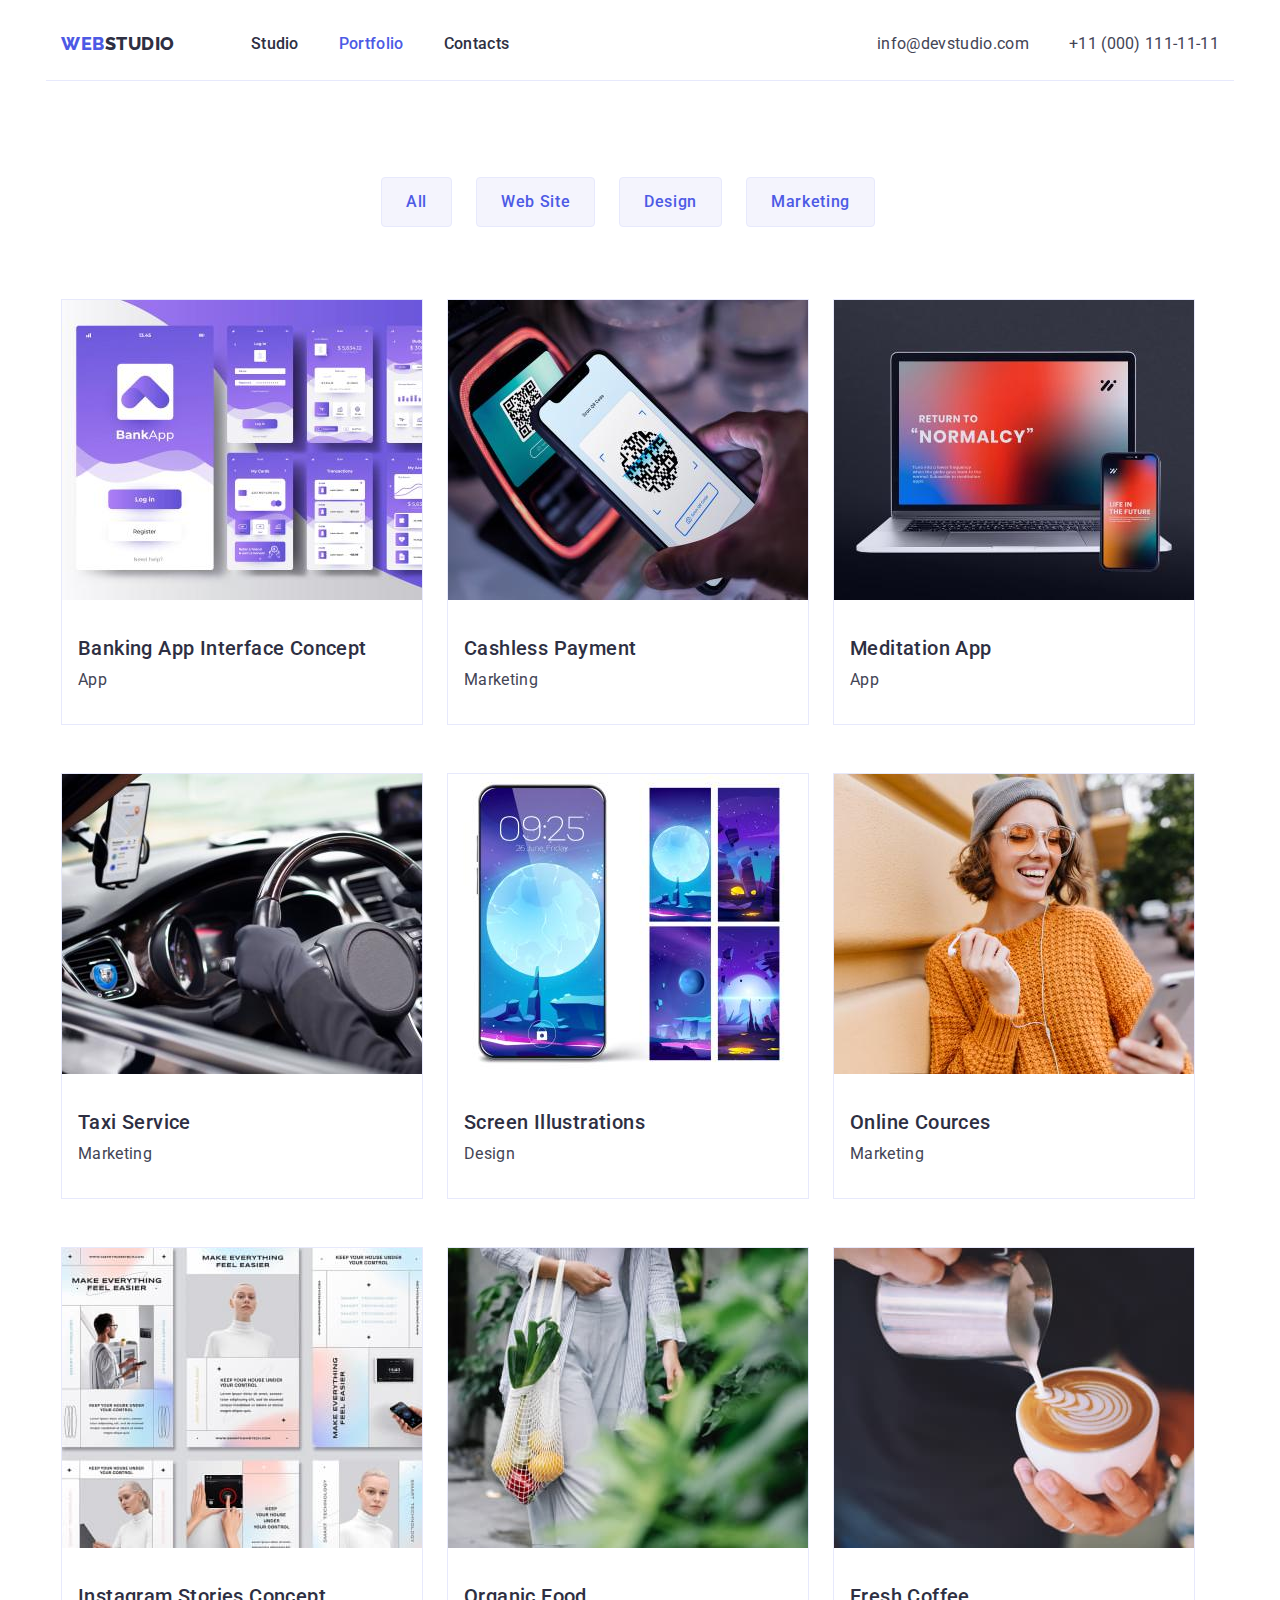
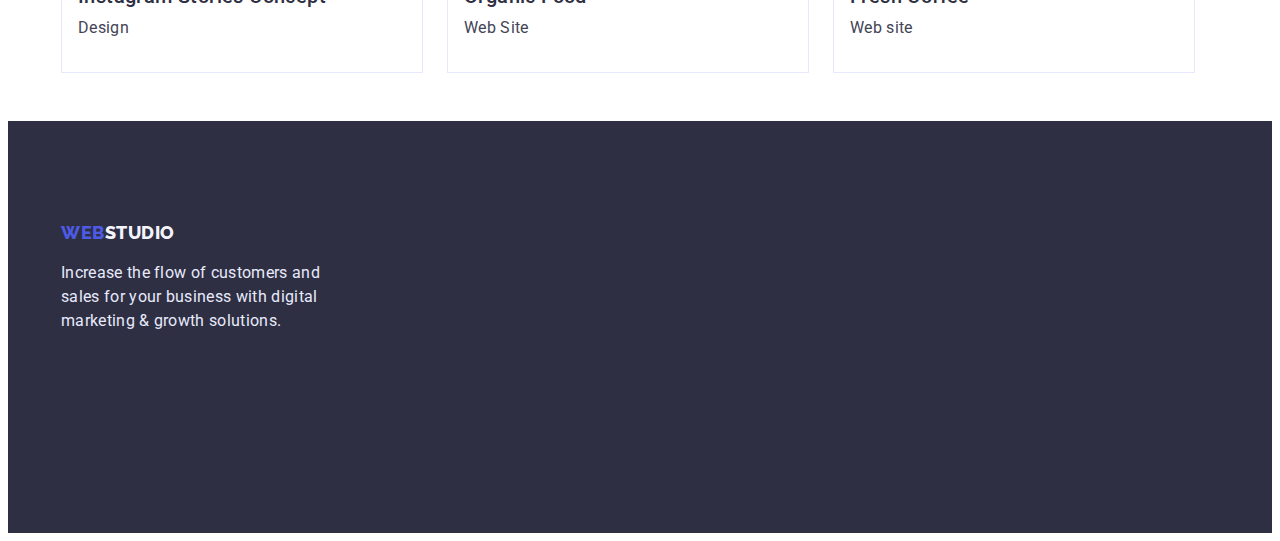
==== commit ee958ea6: "added some fixes and formatting css sheet" ====
--- a/portfolio.html
+++ b/portfolio.html
@@ -125,7 +125,7 @@
                 width="360"
               />
               <h2 class="example-title">Online Cources</h2>
-              <p>Marketing</p>
+              <p class="example-type">Marketing</p>
             </li>
             <li class="item">
               <img
--- a/css/styles.css
+++ b/css/styles.css
@@ -22,7 +22,6 @@
 /* UTILITIES */
 body {
   font-family: "Roboto", sans-serif;
-
   background-color: var(--white);
   color: var(--primary-text-color);
 }
@@ -53,6 +52,17 @@
   margin: 0;
 }
 
+.button {
+  font-family: inherit;
+  cursor: pointer;
+  border-radius: 4px;
+  letter-spacing: 0.04em;
+  border: none;
+  display: flex;
+  align-items: center;
+  justify-content: center;
+}
+
 /* INDEX.HTML */
 
 .main-nav {
@@ -86,13 +96,14 @@
 
 .link {
   display: block;
-  font-size: 16px;
-  font-weight: 500;
-  line-height: 1.5;
-  letter-spacing: 0.02em;
-  text-decoration: none;
   padding-top: 24px;
   padding-bottom: 24px;
+
+  font-size: 16px;
+  font-weight: 500;
+  line-height: 1.5;
+  letter-spacing: 0.02em;
+  text-decoration: none;
 
   color: var(--title-text-color);
 }
@@ -113,7 +124,7 @@
   margin-right: 40px;
 }
 
-.nav-item:last-child {
+.item:last-child {
   margin-right: 0;
 }
 
@@ -124,15 +135,16 @@
 
 .contact {
   display: block;
-  color: var(--primary-text-color);
-  font-size: 16px;
-  font-style: normal;
-  line-height: 1.5;
-  letter-spacing: 0.02em;
-  text-decoration: none;
-
   padding-top: 24px;
   padding-bottom: 24px;
+
+  font-size: 16px;
+  font-style: normal;
+  line-height: 1.5;
+  letter-spacing: 0.02em;
+  text-decoration: none;
+
+  color: var(--primary-text-color);
 }
 
 .contact:hover,
@@ -152,42 +164,37 @@
 }
 /* HERO */
 .hero-section {
+  padding-top: 188px;
+  padding-bottom: 188px;
+  text-align: center;
+
   background-color: var(--title-text-color);
-
-  padding-top: 188px;
-  padding-bottom: 292px;
-  text-align: center;
 }
 .hero-title {
-  color: var(--white);
+  width: 496px;
+  margin-right: auto;
+  margin-left: auto;
+  margin-bottom: 48px;
+
   font-size: 56px;
   line-height: 1.07;
   letter-spacing: 0.02em;
 
-  margin-top: 0;
-  margin-bottom: 48px;
-}
-.button {
-  font-family: inherit;
-  cursor: pointer;
-  border-radius: 4px;
-  letter-spacing: 0.04em;
-  border: none;
-  display: flex;
-  align-items: center;
-  justify-content: center;
-}
+  color: var(--white);
+}
+
 .button.hero {
-  font-size: 16px;
-  font-weight: 500;
-  line-height: 1.5;
+  margin-left: auto;
+  margin-right: auto;
+  padding: 16px 32px;
+
+  font-size: 16px;
+  font-weight: 500;
+  line-height: 1.5;
+
   background-color: var(--buttons-bgc-color);
   color: var(--white);
   box-shadow: 0px 4px 4px rgba(0, 0, 0, 0.15);
-  margin-left: auto;
-  margin-right: auto;
-
-  padding: 16px 32px;
 }
 .hero:hover,
 .hero:focus {
@@ -201,6 +208,8 @@
 
 .feature-list .feature {
   margin-right: 24px;
+  max-width: 264px;
+  min-height: 104px;
 }
 
 .feature:last-child {
@@ -209,18 +218,22 @@
 .feature-title {
   margin-top: 0;
   margin-bottom: 8px;
+
   font-size: 20px;
   font-weight: 500;
   line-height: 1.2;
   letter-spacing: 0.02em;
+
   color: var(--title-text-color);
 }
 .feature-description {
   margin-top: 0;
   margin-bottom: 0;
-  font-size: 16px;
-  line-height: 1.5;
-  letter-spacing: 0.02em;
+
+  font-size: 16px;
+  line-height: 1.5;
+  letter-spacing: 0.02em;
+
   color: var(--primary-text-color);
 }
 /* WORK */
@@ -236,34 +249,41 @@
 
 .activity-image {
   margin-right: 24px;
+}
+
+.activity-image:last-child {
+  margin-right: 0;
 }
 
 .work-title {
   margin-top: 0;
   margin-bottom: 72px;
+  text-align: center;
+  text-transform: capitalize;
+
   font-size: 36px;
   line-height: 1.11;
   letter-spacing: 0.02em;
-  color: var(--title-text-color);
-
-  text-align: center;
-  text-transform: capitalize;
+
+  color: var(--title-text-color);
 }
 
 /* TEAM */
 .team {
+  padding-bottom: 120px;
+
   background-color: var(--lightmode-color);
-  padding-bottom: 120px;
 }
 
 .team-list {
   display: flex;
 }
 .team-list .item {
-  background-color: var(--white);
   margin-right: 24px;
+
   box-shadow: 0px 1px 6px rgba(46, 47, 66, 0.08),
     0px 1px 1px rgba(46, 47, 66, 0.16), 0px 2px 1px rgba(46, 47, 66, 0.08);
+  background-color: var(--white);
   border-radius: 0px 0px 4px 4px;
 }
 
@@ -274,42 +294,44 @@
 .team-title {
   padding-top: 120px;
   margin-bottom: 72px;
+  text-align: center;
+  text-transform: capitalize;
+
   font-size: 36px;
   line-height: 1.11;
   letter-spacing: 0.02em;
-  color: var(--title-text-color);
-
-  text-align: center;
-  text-transform: capitalize;
+
+  color: var(--title-text-color);
 }
 
 .name {
+  margin-top: 32px;
+  margin-bottom: 0;
+  text-align: center;
+
   font-size: 20px;
   font-weight: 500;
   line-height: 1.2;
   letter-spacing: 0.02em;
-  color: var(--title-text-color);
-
-  text-align: center;
-
-  margin-top: 32px;
-  margin-bottom: 8px;
+
+  color: var(--title-text-color);
 }
 .process {
-  font-size: 16px;
-  line-height: 1.5;
-  letter-spacing: 0.02em;
+  margin-top: 8px;
+  margin-bottom: 32px;
+  text-align: center;
+
+  font-size: 16px;
+  line-height: 1.5;
+  letter-spacing: 0.02em;
+
   color: var(--primary-text-color);
-
-  text-align: center;
-
-  margin-bottom: 32px;
 }
 /* FOOTER */
 .footer {
+  padding: 100px 0;
+
   background-color: var(--title-text-color);
-  padding: 100px 0;
-  margin-top: 120px;
 }
 
 .light {
@@ -317,34 +339,34 @@
 }
 
 .footer-description {
+  width: 264px;
+  height: 72px;
   padding-top: 16px;
   margin-top: 0;
   margin-bottom: 100px;
-  font-size: 16px;
-  line-height: 1.5;
-  letter-spacing: 0.02em;
+
+  font-size: 16px;
+  line-height: 1.5;
+  letter-spacing: 0.02em;
+
   color: var(--accent-color);
-
-  width: 264px;
-  height: 72px;
 }
 
 /* PORTFOLIO.HTML */
 /* FILTER */
 
 .button-filter {
-  font-weight: 500;
-  font-size: 16px;
-  line-height: 1.5;
-
   margin-right: 24px;
   padding: 12px 24px;
   text-align: center;
+
+  font-weight: 500;
+  font-size: 16px;
+  line-height: 1.5;
 
   background-color: var(--lightmode-color);
   color: var(--buttons-bgc-color);
   border: 1px solid var(--accent-color);
-  border-radius: 4px;
 }
 
 .button-list {
@@ -368,9 +390,10 @@
 }
 
 .example-list .item {
-  border: 1px solid var(--accent-color);
   margin-right: 24px;
   margin-bottom: 48px;
+
+  border: 1px solid var(--accent-color);
 }
 
 .example-list .item:nth-child(3n + 3) {
@@ -381,18 +404,22 @@
   margin-top: 32px;
   margin-bottom: 0;
   margin-left: 16px;
+
   font-size: 20px;
   line-height: 1.2;
   font-weight: 500;
   letter-spacing: 0.02em;
+
   color: var(--title-text-color);
 }
 .example-type {
   margin-top: 8px;
   margin-bottom: 32px;
   margin-left: 16px;
-  font-size: 16px;
-  line-height: 1.5;
-  letter-spacing: 0.02em;
+
+  font-size: 16px;
+  line-height: 1.5;
+  letter-spacing: 0.02em;
+
   color: var(--primary-text-color);
 }
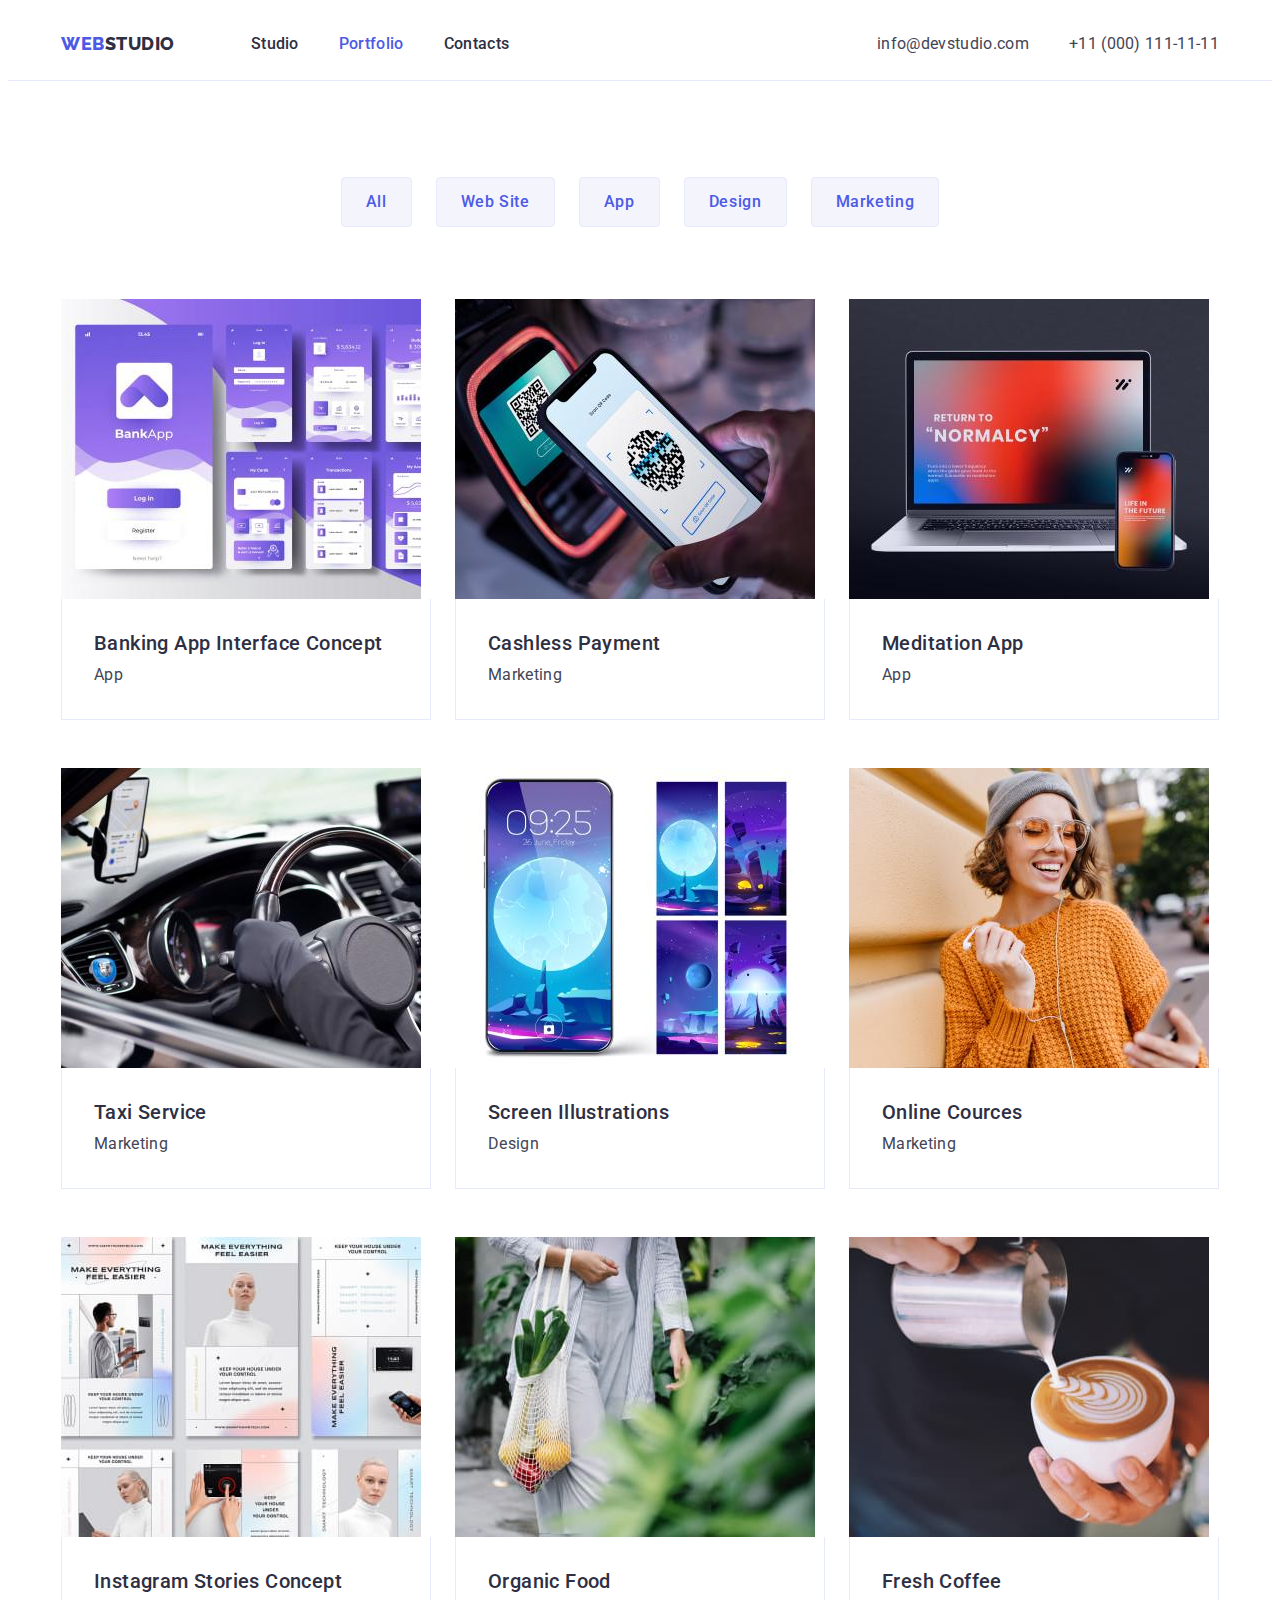
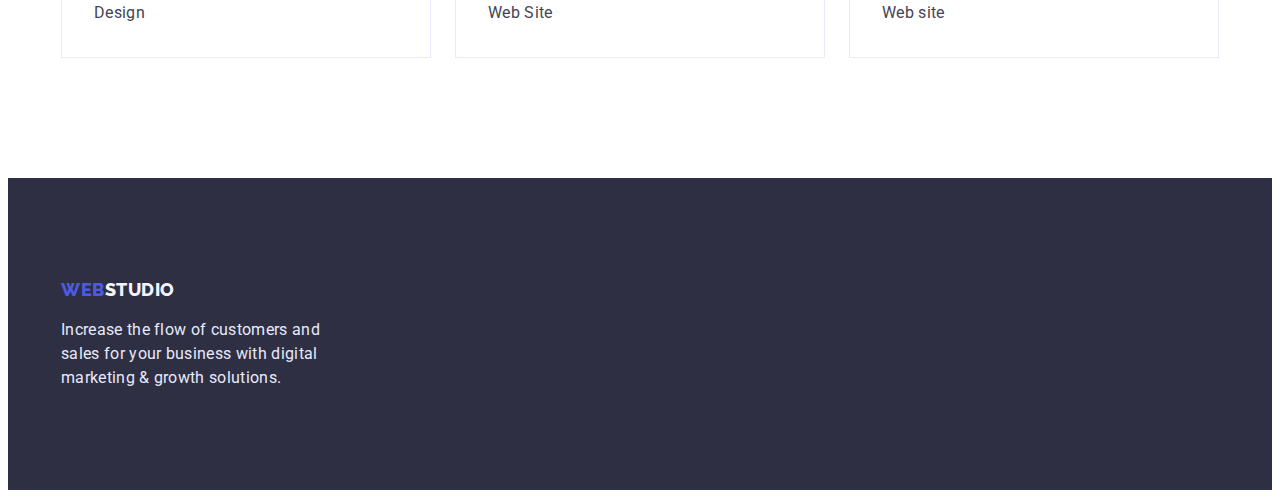
==== commit 20c50688: "fix of mentor's review" ====
--- a/portfolio.html
+++ b/portfolio.html
@@ -11,10 +11,17 @@
       href="https://fonts.googleapis.com/css2?family=Raleway:wght@800&family=Roboto:wght@400;500;700;900&display=swap"
       rel="stylesheet"
     />
+    <link
+      rel="stylesheet"
+      href="https://cdnjs.cloudflare.com/ajax/libs/modern-normalize/1.1.0/modern-normalize.min.css"
+      integrity="sha512-wpPYUAdjBVSE4KJnH1VR1HeZfpl1ub8YT/NKx4PuQ5NmX2tKuGu6U/JRp5y+Y8XG2tV+wKQpNHVUX03MfMFn9Q=="
+      crossorigin="anonymous"
+      referrerpolicy="no-referrer"
+    />
     <link rel="stylesheet" href="./css/styles.css" />
   </head>
   <body>
-    <header>
+    <header class="site-header">
       <div class="container main-nav">
         <nav class="navigation">
           <!-- logo -->
@@ -64,6 +71,9 @@
               </button>
             </li>
             <li class="item">
+              <button type="button" class="button-filter button">App</button>
+            </li>
+            <li class="item">
               <button type="button" class="button-filter button">Design</button>
             </li>
             <li class="item">
@@ -79,8 +89,10 @@
                 alt="banking app"
                 width="360"
               />
-              <h2 class="example-title">Banking App Interface Concept</h2>
-              <p class="example-type">App</p>
+              <div class="card-content">
+                <h2 class="example-title">Banking App Interface Concept</h2>
+                <p class="example-type">App</p>
+              </div>
             </li>
             <li class="item">
               <img
@@ -88,8 +100,10 @@
                 alt="cashless payment"
                 width="360"
               />
-              <h2 class="example-title">Cashless Payment</h2>
-              <p class="example-type">Marketing</p>
+              <div class="card-content">
+                <h2 class="example-title">Cashless Payment</h2>
+                <p class="example-type">Marketing</p>
+              </div>
             </li>
             <li class="item">
               <img
@@ -97,8 +111,10 @@
                 alt="meditation app"
                 width="360"
               />
-              <h2 class="example-title">Meditation App</h2>
-              <p class="example-type">App</p>
+              <div class="card-content">
+                <h2 class="example-title">Meditation App</h2>
+                <p class="example-type">App</p>
+              </div>
             </li>
             <li class="item">
               <img
@@ -106,8 +122,10 @@
                 alt="taxi service"
                 width="360"
               />
-              <h2 class="example-title">Taxi Service</h2>
-              <p class="example-type">Marketing</p>
+              <div class="card-content">
+                <h2 class="example-title">Taxi Service</h2>
+                <p class="example-type">Marketing</p>
+              </div>
             </li>
             <li class="item">
               <img
@@ -115,8 +133,10 @@
                 alt="screen illustrations"
                 width="360"
               />
-              <h2 class="example-title">Screen Illustrations</h2>
-              <p class="example-type">Design</p>
+              <div class="card-content">
+                <h2 class="example-title">Screen Illustrations</h2>
+                <p class="example-type">Design</p>
+              </div>
             </li>
             <li class="item">
               <img
@@ -124,8 +144,10 @@
                 alt="online cources"
                 width="360"
               />
-              <h2 class="example-title">Online Cources</h2>
-              <p class="example-type">Marketing</p>
+              <div class="card-content">
+                <h2 class="example-title">Online Cources</h2>
+                <p class="example-type">Marketing</p>
+              </div>
             </li>
             <li class="item">
               <img
@@ -133,8 +155,10 @@
                 alt="insta stories concept"
                 width="360"
               />
-              <h2 class="example-title">Instagram Stories Concept</h2>
-              <p class="example-type">Design</p>
+              <div class="card-content">
+                <h2 class="example-title">Instagram Stories Concept</h2>
+                <p class="example-type">Design</p>
+              </div>
             </li>
             <li class="item">
               <img
@@ -142,8 +166,10 @@
                 alt="organic food"
                 width="360"
               />
-              <h2 class="example-title">Organic Food</h2>
-              <p class="example-type">Web Site</p>
+              <div class="card-content">
+                <h2 class="example-title">Organic Food</h2>
+                <p class="example-type">Web Site</p>
+              </div>
             </li>
             <li class="item">
               <img
@@ -151,8 +177,10 @@
                 alt="fresh coffee"
                 width="360"
               />
-              <h2 class="example-title">Fresh Coffee</h2>
-              <p class="example-type">Web site</p>
+              <div class="card-content">
+                <h2 class="example-title">Fresh Coffee</h2>
+                <p class="example-type">Web site</p>
+              </div>
             </li>
           </ul>
         </div>
--- a/css/styles.css
+++ b/css/styles.css
@@ -25,6 +25,23 @@
   background-color: var(--white);
   color: var(--primary-text-color);
 }
+
+h1,
+h2,
+h3,
+h4,
+h5,
+h6,
+p {
+  margin: 0;
+}
+
+img {
+  display: block;
+  max-width: 100%;
+  height: auto;
+}
+
 .visually-hidden {
   position: absolute;
   white-space: nowrap;
@@ -41,7 +58,6 @@
   width: 1158px;
   padding-left: 15px;
   padding-right: 15px;
-  align-items: center;
   margin-left: auto;
   margin-right: auto;
 }
@@ -58,17 +74,17 @@
   border-radius: 4px;
   letter-spacing: 0.04em;
   border: none;
+}
+
+/* INDEX.HTML */
+
+.site-header {
+  border-bottom: 1px solid var(--accent-color);
+}
+
+.main-nav {
   display: flex;
   align-items: center;
-  justify-content: center;
-}
-
-/* INDEX.HTML */
-
-.main-nav {
-  display: flex;
-  align-items: center;
-  border-bottom: 1px solid var(--accent-color);
 }
 
 .navigation {
@@ -129,7 +145,6 @@
 }
 
 .address-list {
-  display: flex;
   margin-left: auto;
 }
 
@@ -154,14 +169,9 @@
 
 .contacts {
   display: flex;
-}
-
-.contacts .item {
-  margin-right: 40px;
-}
-.contacts .item:last-child {
-  margin-right: 0;
-}
+  gap: 40px;
+}
+
 /* HERO */
 .hero-section {
   padding-top: 188px;
@@ -184,8 +194,6 @@
 }
 
 .button.hero {
-  margin-left: auto;
-  margin-right: auto;
   padding: 16px 32px;
 
   font-size: 16px;
@@ -201,20 +209,21 @@
   background-color: var(--hover-button-color);
 }
 
+/* FEATURE */
+
+.feature {
+  padding: 120px 0;
+}
+
 .feature-list {
   display: flex;
-  margin-top: 120px;
+  gap: 24px;
 }
 
 .feature-list .feature {
-  margin-right: 24px;
   max-width: 264px;
-  min-height: 104px;
-}
-
-.feature:last-child {
-  margin-right: 0;
-}
+}
+
 .feature-title {
   margin-top: 0;
   margin-bottom: 8px;
@@ -239,20 +248,12 @@
 /* WORK */
 
 .activities {
-  margin-top: 120px;
+  padding: 0 0 120px;
 }
 
 .activity-list {
   display: flex;
-  margin-bottom: 120px;
-}
-
-.activity-image {
-  margin-right: 24px;
-}
-
-.activity-image:last-child {
-  margin-right: 0;
+  gap: 24px;
 }
 
 .work-title {
@@ -270,16 +271,33 @@
 
 /* TEAM */
 .team {
-  padding-bottom: 120px;
+  padding: 120px 0;
 
   background-color: var(--lightmode-color);
 }
 
 .team-list {
   display: flex;
+  gap: 24px;
 }
 .team-list .item {
-  margin-right: 24px;
+  width: calc((100% - 72px) / 4);
+}
+
+.team-title {
+  margin-bottom: 72px;
+  text-align: center;
+  text-transform: capitalize;
+
+  font-size: 36px;
+  line-height: 1.11;
+  letter-spacing: 0.02em;
+
+  color: var(--title-text-color);
+}
+
+.team-content {
+  padding: 32px 16px;
 
   box-shadow: 0px 1px 6px rgba(46, 47, 66, 0.08),
     0px 1px 1px rgba(46, 47, 66, 0.16), 0px 2px 1px rgba(46, 47, 66, 0.08);
@@ -287,26 +305,7 @@
   border-radius: 0px 0px 4px 4px;
 }
 
-.team-list .item:last-child {
-  margin-right: 0;
-}
-
-.team-title {
-  padding-top: 120px;
-  margin-bottom: 72px;
-  text-align: center;
-  text-transform: capitalize;
-
-  font-size: 36px;
-  line-height: 1.11;
-  letter-spacing: 0.02em;
-
-  color: var(--title-text-color);
-}
-
 .name {
-  margin-top: 32px;
-  margin-bottom: 0;
   text-align: center;
 
   font-size: 20px;
@@ -318,7 +317,6 @@
 }
 .process {
   margin-top: 8px;
-  margin-bottom: 32px;
   text-align: center;
 
   font-size: 16px;
@@ -334,29 +332,31 @@
   background-color: var(--title-text-color);
 }
 
-.light {
-  color: var(--lightmode-color);
-}
-
 .footer-description {
   width: 264px;
   height: 72px;
-  padding-top: 16px;
-  margin-top: 0;
-  margin-bottom: 100px;
+  margin-top: 16px;
 
   font-size: 16px;
   line-height: 1.5;
   letter-spacing: 0.02em;
 
   color: var(--accent-color);
+}
+
+.light {
+  color: var(--lightmode-color);
 }
 
 /* PORTFOLIO.HTML */
 /* FILTER */
 
+.portfolio {
+  padding-top: 96px;
+  padding-bottom: 120px;
+}
+
 .button-filter {
-  margin-right: 24px;
   padding: 12px 24px;
   text-align: center;
 
@@ -371,37 +371,40 @@
 
 .button-list {
   display: flex;
-  margin-top: 96px;
+  gap: 24px;
   justify-content: center;
+  margin-bottom: 72px;
 }
 
 .button-filter:hover,
 .button-filter:focus {
   background-color: var(--hover-focus-color);
   color: var(--white);
+  border-color: transparent;
 }
 
 /* EXAMPLES */
 
 .example-list {
   display: flex;
-  margin-top: 72px;
+  justify-content: center;
   flex-wrap: wrap;
+  gap: 48px 24px;
+  /* row=горизонт, column=вертикаль */
 }
 
 .example-list .item {
-  margin-right: 24px;
-  margin-bottom: 48px;
-
-  border: 1px solid var(--accent-color);
-}
-
-.example-list .item:nth-child(3n + 3) {
-  flex-wrap: wrap;
-  margin-right: 0;
+  width: calc((100% - 48px) / 3);
+}
+
+.card-content {
+  padding: 32px 16px;
+
+  border-left: 1px solid var(--accent-color);
+  border-bottom: 1px solid var(--accent-color);
+  border-right: 1px solid var(--accent-color);
 }
 .example-title {
-  margin-top: 32px;
   margin-bottom: 0;
   margin-left: 16px;
 
@@ -414,7 +417,6 @@
 }
 .example-type {
   margin-top: 8px;
-  margin-bottom: 32px;
   margin-left: 16px;
 
   font-size: 16px;
